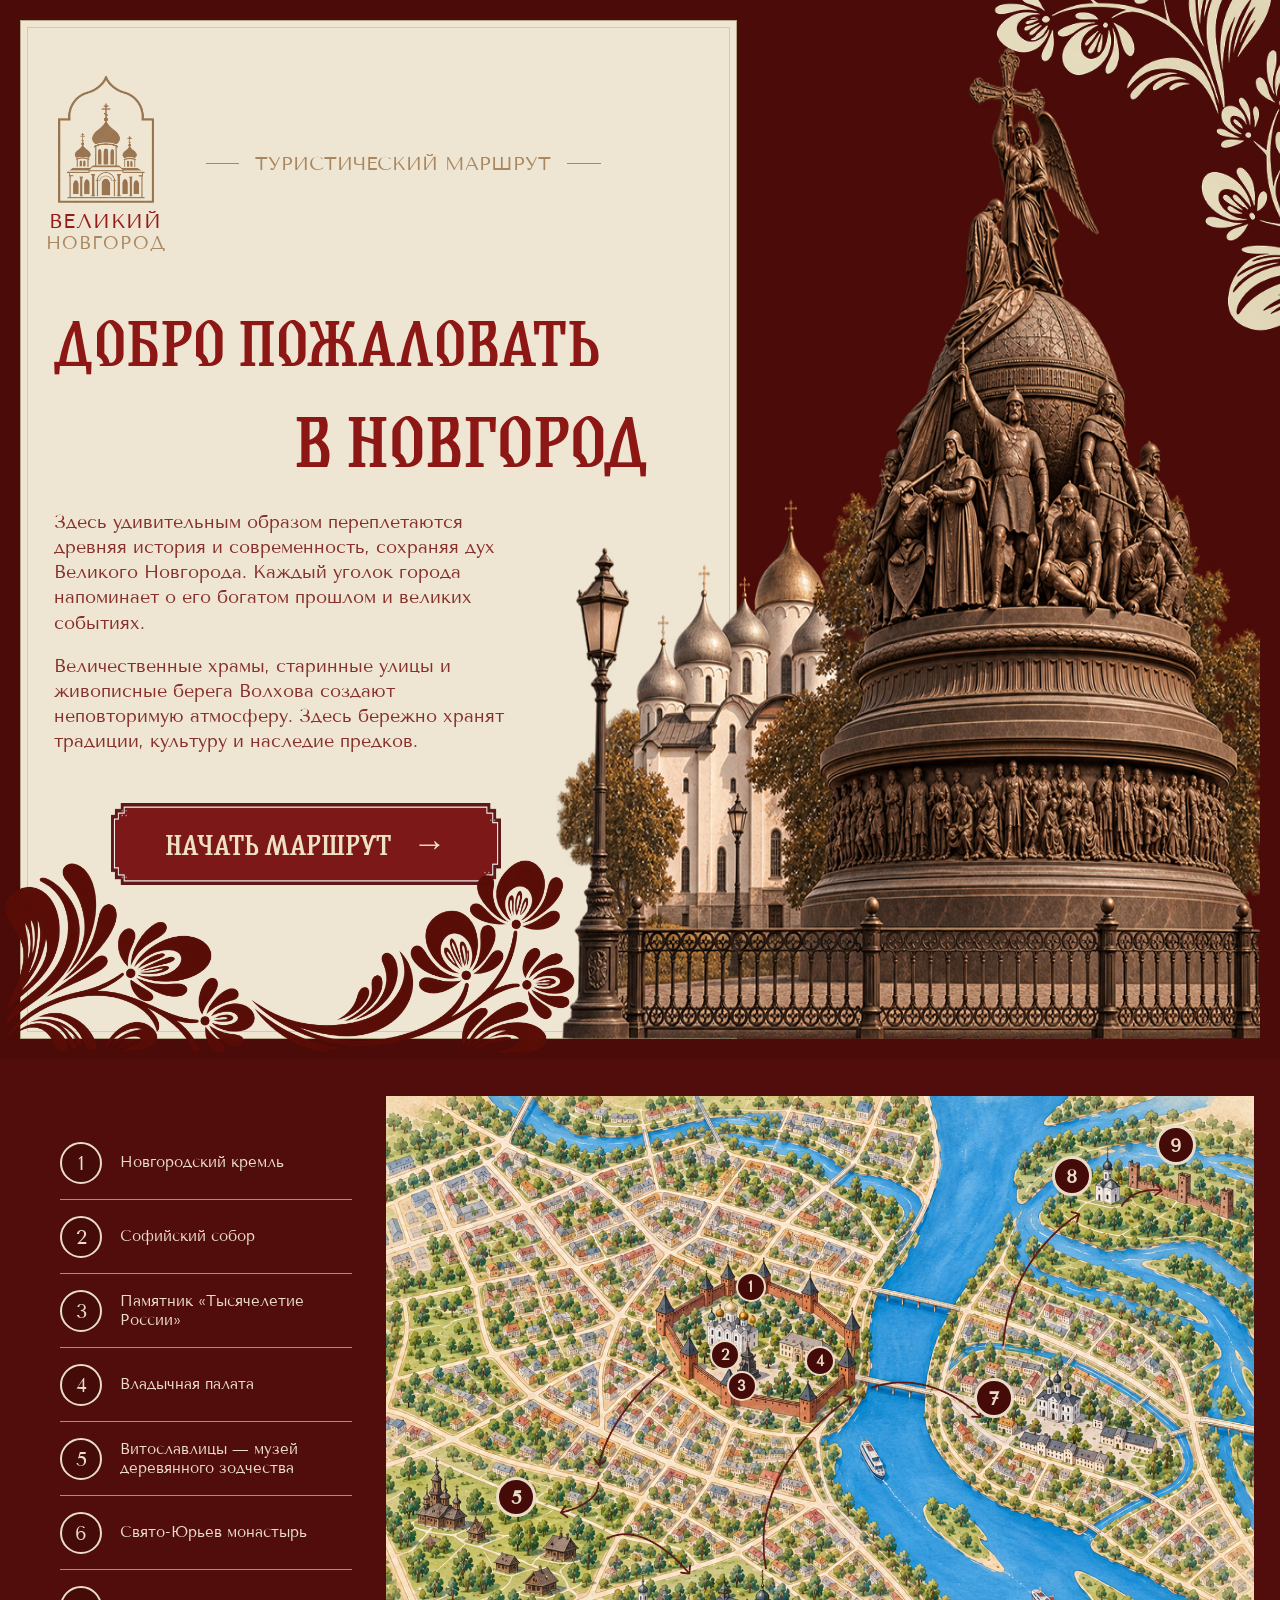
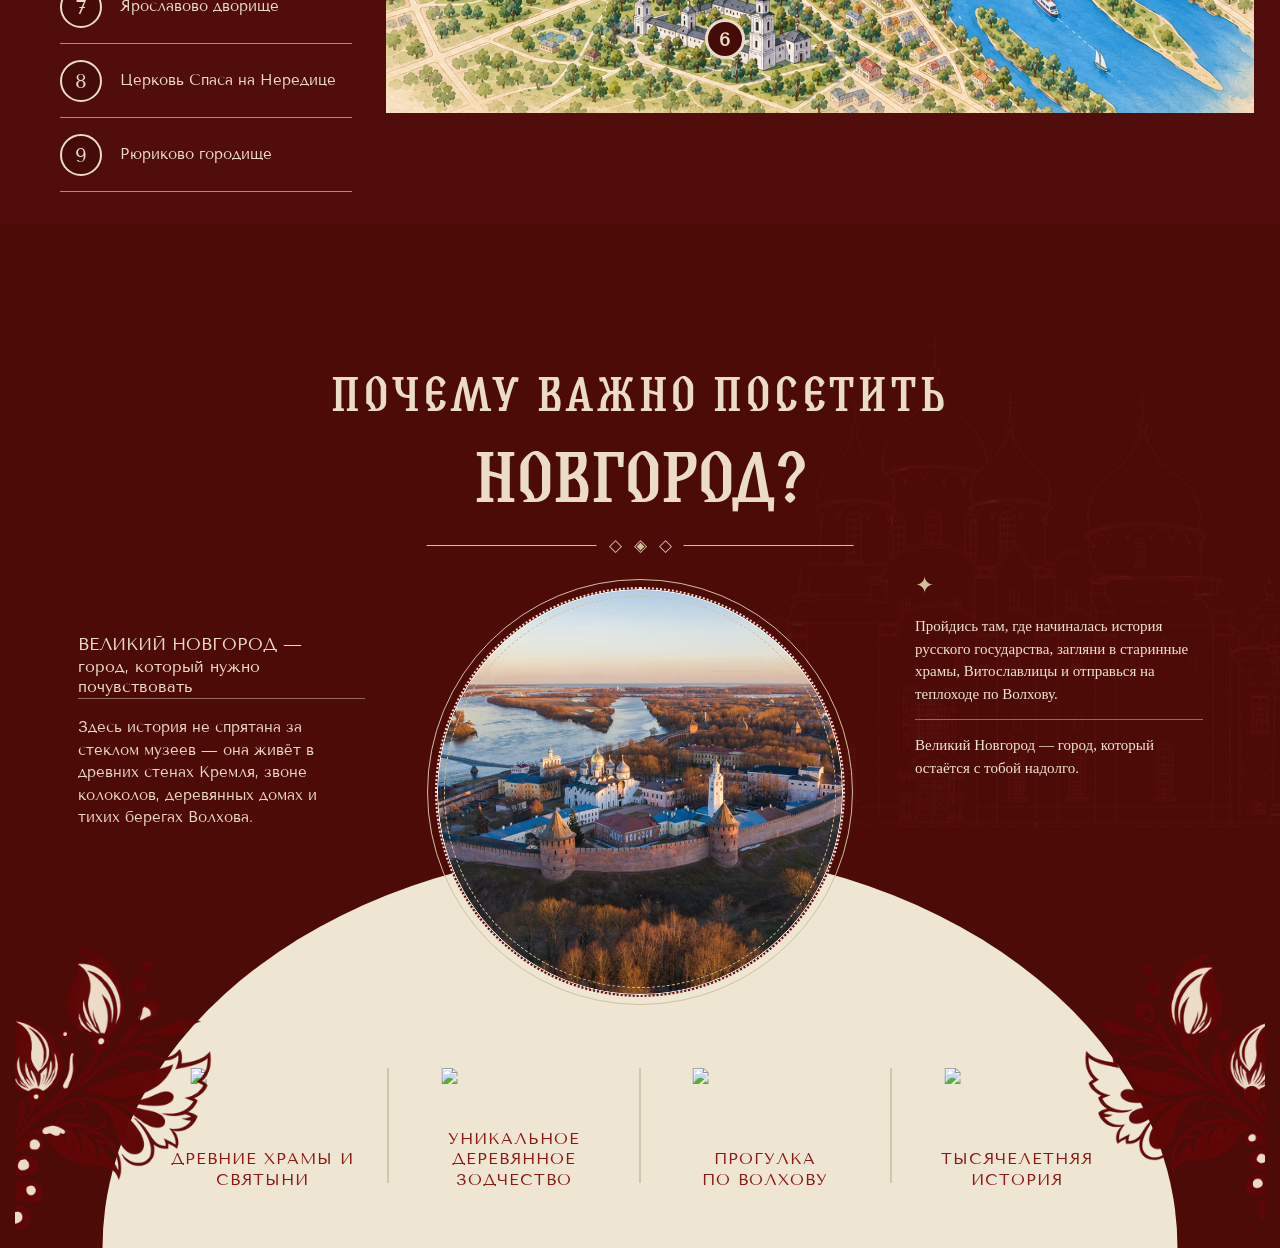
==== index.html @ f03119dc "Первый коммит" ====
<!DOCTYPE html>
<html lang="ru">

<head>
    
<link rel="preconnect" href="https://fonts.googleapis.com">
<link rel="preconnect" href="https://fonts.gstatic.com" crossorigin>
<link href="https://fonts.googleapis.com/css2?family=Tenor+Sans&display=swap" rel="stylesheet">
    <meta charset="UTF-8">
    <meta name="viewport" content="width=device-width, initial-scale=1.0">

    <title>Великий Новгород</title>

    <link rel="stylesheet" href="style.css">
</head>

<body>
    <nav class="top-menu">
  <a href="#top">ГЛАВНАЯ</a>
  <a href="#route">МАРШРУТ</a>
  <a href="#about">НОВГОРОД</a>
</nav>

    <main>
<section id="top" class="hero">

    <img
        src="images/ornament-top.png"
        class="ornament-top"
        alt=""
    >

    <img
        src="images/ornament-bottom.png"
        class="ornament-bottom"
        alt=""
    >

    <div class="hero-content">

       
<div class="hero-brand-row">
    
<div class="hero-logo-group">
    <img src="images/logotipverx.png"
         class="hero-logo"
         alt="">

    <div class="hero-brand-name">
        <span>ВЕЛИКИЙ</span>
        <span>НОВГОРОД</span>
    </div>
</div>


    <div class="hero-subtitle">
        <span class="hero-subtitle-line"></span>
        <span class="hero-subtitle-text">ТУРИСТИЧЕСКИЙ МАРШРУТ</span>
        <span class="hero-subtitle-line"></span>
    </div>
</div>


<!-- ГЛАВНЫЙ ЗАГОЛОВОК -->


        <!-- ГЛАВНЫЙ ЗАГОЛОВОК -->
        <h1>
            ДОБРО ПОЖАЛОВАТЬ
            <span>В НОВГОРОД</span>
        </h1>

        <!-- ОПИСАНИЕ -->
        <p class="description">
            Здесь удивительным образом переплетаются древняя история
            и современность, сохраняя дух Великого Новгорода.
            Каждый уголок города напоминает о его богатом прошлом
            и великих событиях.
        </p>

        <p class="description">
            Величественные храмы, старинные улицы и живописные
            берега Волхова создают неповторимую атмосферу.
            Здесь бережно хранят традиции, культуру и наследие предков.
        </p>

        <!-- КНОПКА -->
       
<a href="#route" class="route-button">
    <span class="route-button-text">НАЧАТЬ МАРШРУТ</span>
    <span class="route-button-arrow">→</span>
</a>


    </div>

    <!-- ПАМЯТНИК -->
    <div class="hero-image">
        <img
            src="images/monument..png"
            alt="Памятник Тысячелетие России"
        >
    </div>
</section>
<section class="route" id="route">
    <div class="route-layout">

        <!-- Левая панель со списком -->
        <aside class="route-legend">
            <div class="route-legend-content">
                <a href="pages/kremlin.html" class="legend-item">
                    <span class="legend-number">1</span>
                    <span class="legend-name">Новгородский кремль</span>
                </a>

                <a href="pages/sofia.html" class="legend-item">
                    <span class="legend-number">2</span>
                    <span class="legend-name">Софийский собор</span>
                </a>

                <a href="pages/tysacheletie.html" class="legend-item">
                    <span class="legend-number">3</span>
                    <span class="legend-name">Памятник «Тысячелетие России»</span>
                </a>

                <a href="pages/granovitaya.html" class="legend-item">
                    <span class="legend-number">4</span>
                    <span class="legend-name">Владычная палата</span>
                </a>

                <a href="pages/vitoslavlitsy.html" class="legend-item">
                    <span class="legend-number">5</span>
                    <span class="legend-name">Витославлицы — музей деревянного зодчества</span>
                </a>

                <a href="pages/monastyr.html" class="legend-item">
                    <span class="legend-number">6</span>
                    <span class="legend-name">Свято-Юрьев монастырь</span>
                </a>

                <a href="pages/yaroslavovo.html" class="legend-item">
                    <span class="legend-number">7</span>
                    <span class="legend-name">Ярославово дворище</span>
                </a>

                <a href="pages/nereditsa.html" class="legend-item">
                    <span class="legend-number">8</span>
                    <span class="legend-name">Церковь Спаса на Нередице</span>
                </a>

                <a href="pages/ryurikovo.html" class="legend-item">
                    <span class="legend-number">9</span>
                    <span class="legend-name">Рюриково городище</span>
                </a> 
<aside>
            </div>
        </aside>

        <!-- Карта справа -->
        <div class="route-map">
            <img
                src="images/map.png"
                alt="Карта туристического маршрута"
                class="route-map-image"
            >

            <a href="pages/kremlin.html" class="map-point point-kremlin">1</a>
            <a href="pages/sofia.html" class="map-point point-sofia">2</a>
            <a href="pages/tysacheletie.html" class="map-point point-tysacheletie">3</a>
            <a href="pages/granovitaya.html" class="map-point point-palata">4</a>
            <a href="pages/vitoslavlitsy.html" class="map-point point-vitoslavlitsy">5</a>
            <a href="pages/monastyr.html" class="map-point point-monastyr">6</a>
            <a href="pages/yaroslavovo.html" class="map-point point-yaroslavovo">7</a>
            <a href="pages/nereditsa.html" class="map-point point-nereditsa">8</a>
            <a href="pages/ryurikovo.html" class="map-point point-ryurikovo">9</a>
        </div>

    </div>
</section>
</div>
      <!-- =========================
     ТРЕТИЙ ЭКРАН
========================== -->

<section id="about" class="about">

    <div class="about-ornament about-ornament-left"></div>
    <div class="about-ornament about-ornament-right"></div>

    <div class="about-frame">
        
<!-- Декоративные узоры по бокам -->
<div class="about-side-pattern about-side-pattern-left">
    <img src="images/yzor3.png" alt="">
</div>

<div class="about-side-pattern about-side-pattern-right">
    <img src="images/yzor4.png" alt="">
</div>


        <div class="about-title">
            <span>ПОЧЕМУ ВАЖНО ПОСЕТИТЬ</span>
            <strong>НОВГОРОД?</strong>

            <div class="title-decoration">
                <i></i>
                <b>◇</b>
                <b>◈</b>
                <b>◇</b>
                <i></i>
            </div>
        </div>

        <div class="about-main">
            
<div class="about-photo">
    <img src="images/3novgorod.png" alt="Великий Новгород">
</div>


            <div class="about-left">
    <div class="about-ornament">
        <img src="images/yzor2.png" alt="">
    </div>
<h2 class="about-heading">
    <span class="heading-first-line">ВЕЛИКИЙ НОВГОРОД —</span>
    <span class="heading-rest">город, который нужно почувствовать</span>
</h2>
    <div class="about-divider"></div>

    <p class="about-text">
        Здесь история не спрятана за стеклом музеев — она живёт
        в древних стенах Кремля, звоне колоколов, деревянных домах
        и тихих берегах Волхова.
    </p>
</div>

   
            <div class="about-text about-right">
                <div class="star">✦</div>

                <p>
                    Пройдись там, где начиналась
                    история русского государства,
                    загляни в старинные храмы,
                    Витославлицы и отправься на
                    теплоходе по Волхову.
                </p>

                <p>
                    Великий Новгород — город,
                    который остаётся с тобой
                    надолго.
                </p>
            </div>

        </div>
<div class="about-features">

    <div class="feature">
        <img src="images/Xram.png" alt="Древние храмы">
        <span>ДРЕВНИЕ ХРАМЫ И<br>СВЯТЫНИ</span>
    </div>

    <div class="feature">
        <img src="images/Izba.png" alt="Деревянное зодчество">
        <span>УНИКАЛЬНОЕ<br>ДЕРЕВЯННОЕ ЗОДЧЕСТВО</span>
    </div>

    <div class="feature">
        <img src="images/Teploxod.png" alt="Прогулка по Волхову">
        <span>ПРОГУЛКА<br>ПО ВОЛХОВУ</span>
    </div>

    <div class="feature">
        <img src="images/Stena.png" alt="Тысячелетняя история">
        <span>ТЫСЯЧЕЛЕТНЯЯ<br>ИСТОРИЯ</span>
    </div>

</div>
    </div>

</section>

<!-- МОБИЛЬНАЯ ВЕРСИЯ -->
<section class="mobile-version">

    <div class="mobile-cover">
        <img src="images/1-mob.png" alt="Добро пожаловать в Новгород">
    </div>
<a href="#route" class="mobile-start-button">
    <span>НАЧАТЬ МАРШРУТ</span>
    <span class="mobile-start-arrow">→</span>
</a>
    <div class="mobile-intro">
        <img src="images/3-mob.png" alt="Великий Новгород">
    </div>
<!-- МОБИЛЬНЫЙ ЭКРАН МАРШРУТА -->
<div class="mobile-map-screen">

    <!-- Карта с кликабельными цифрами -->
    <div class="mobile-map">
        <img src="images/map.png" alt="Карта Великого Новгорода">

        <a href="pages/kremlin.html" class="mobile-map-point point-kremlin">1</a>
        <a href="pages/sofia.html" class="mobile-map-point point-sofia">2</a>
        <a href="pages/tysacheletie.html" class="mobile-map-point point-tysacheletie">3</a>
        <a href="pages/granovitaya.html" class="mobile-map-point point-palata">4</a>
        <a href="pages/vitoslavlitsy.html" class="mobile-map-point point-vitoslavlitsy">5</a>
        <a href="pages/monastyr.html" class="mobile-map-point point-monastyr">6</a>
        <a href="pages/yaroslavovo.html" class="mobile-map-point point-yaroslavovo">7</a>
        <a href="pages/nereditsa.html" class="mobile-map-point point-nereditsa">8</a>
        <a href="pages/ryurikovo.html" class="mobile-map-point point-ryurikovo">9</a>
    </div>

    <!-- Список достопримечательностей -->
    <div class="mobile-map-legend">

        <a href="pages/kremlin.html" class="mobile-map-legend-item">
            <span>1</span> Новгородский кремль
        </a>

        <a href="pages/sofia.html" class="mobile-map-legend-item">
            <span>2</span> Софийский собор
        </a>

        <a href="pages/tysacheletie.html" class="mobile-map-legend-item">
            <span>3</span> Памятник «Тысячелетие России»
        </a>

        <a href="pages/granovitaya.html" class="mobile-map-legend-item">
            <span>4</span> Владычная палата
        </a>

        <a href="pages/vitoslavlitsy.html" class="mobile-map-legend-item">
            <span>5</span> Витославлицы — музей деревянного зодчества
        </a>

        <a href="pages/monastyr.html" class="mobile-map-legend-item">
            <span>6</span> Свято-Юрьев монастырь
        </a>

        <a href="pages/yaroslavovo.html" class="mobile-map-legend-item">
            <span>7</span> Ярославово дворище
        </a>

        <a href="pages/nereditsa.html" class="mobile-map-legend-item">
            <span>8</span> Церковь Спаса на Нередице
        </a>

        <a href="pages/ryurikovo.html" class="mobile-map-legend-item">
            <span>9</span> Рюриково городище
        </a>

    </div>
</div>

</section>
<div class="mobile-route">
    <h2 class="mobile-route-title">ТУРИСТИЧЕСКИЙ МАРШРУТ</h2>

    <div class="mobile-route-list">
</div>
---- style.css ----
@font-face {
    font-family: "Slovic_Demo";
    src: url("fonts/Slovic_Demo-Serif.otf") format("opentype");
    font-weight: 400;
    font-style: normal;
}
* {
    margin: 0;
    padding: 0;
    box-sizing: border-box;
}

html {
    scroll-behavior: smooth;
}

body {
    background: #4d0b08;
    font-family: Georgia, "Times New Roman", serif;
}


/* ПЕРВЫЙ ЭКРАН */
.hero {
    width: 100%;
    min-height: 100vh;

    display: flex;

    position: relative;
    overflow: hidden;

    background: #4d0b08;
}


/* ЛЕВАЯ ЧАСТЬ */

.hero-content {
    width: 56%;

    min-height: 100vh;

    padding: 70px 60px 70px 7%;

    display: flex;
    flex-direction: column;
    justify-content: center;

    position: relative;
    z-index: 2;

    background: #eee5d2;
}


/* ТУРИСТИЧЕСКИЙ МАРШРУТ */

.city-logo {
  display: flex;
  align-items: center;
  gap: 12px;
  color: #8d1715;
  margin-bottom: 35px;
  .hero-subtitle {
    font-family: 'Tenor Sans', sans-serif;
    font-size: 14pt;
}
}

.city-icon {
  width: 42px;
  height: 42px;
  border: 1px solid #a89472;
  display: flex;
  align-items: center;
  justify-content: center;
  font-size: 24px;
  color: #8d1715;
}

.city-logo strong,
.city-logo span {
  display: block;
  font-size: 12px;
  letter-spacing: 2px;
}

.city-logo span {
  color: #a89472;
  margin-top: 3px;
}.label {
    color: #a89472;

    font-size: 14px;
    letter-spacing: 4px;

    margin-bottom: 50px;
}


/* ЗАГОЛОВОК */
h1 {
  color: #8d1715;
  font-size: clamp(38px, 3.5vw, 60px);
  line-height: 1.05;
  font-weight: bold;
  margin-bottom: 40px;
  white-space: nowrap;
}

h1 span {
  display: block;
  text-align: right;
}

h1 span {
    display: block;

    text-align: right;
}


/* ТЕКСТ */

.description {
    max-width: 650px;

    color: #87302c;

    font-size: 17px;

    line-height: 1.5;

    margin-bottom: 22px;
}


/* КНОПКА */

    .button {
  display: inline-flex;
  align-items: center;
  gap: 18px;
  padding: 15px 28px;
  background: transparent;
  color: #8d1715;
  text-decoration: none;
  font-size: 13px;
  letter-spacing: 2px;
  border: 1px solid #8d1715;
  transition: all 0.3s ease;
}

.button:hover {
  background: #8d1715;
  color: #eee5d2;
  transform: translateX(5px);
}
.button {
  align-self: flex-start;
  margin-top: 20px;
}



/* МОБИЛЬНАЯ ВЕРСИЯ */

@media (max-width: 900px) {

    .hero {
        flex-direction: column;
    }

    .hero-content {
        width: 100%;
        padding: 60px 30px;
    }

    .hero-image {
        width: 100%;
        height: 500px;
    }

    h1 {
        font-size: 48px;
    }

    h1 span {
        text-align: left;
    }
}
/* ДЕКОРАТИВНАЯ РАМКА */
.hero-content {
  margin: 20px;
  border: 1px solid #b8a789;
  outline: 1px solid rgba(184, 167, 137, 0.45);
  outline-offset: -8px;
}
.ornament-bottom {
  position: absolute;
  left: 20px;
  bottom: 20px;
  width: 230px;
  z-index: 5;
  pointer-events: none;
}
.ornament-top {
  position: absolute;
  top: 0;
  right: 0;
  width: 260px;
  z-index: 5;
  pointer-events: none;
}
/* =========================================
   ФИНАЛЬНАЯ КОРРЕКТИРОВКА ТРЕТЬЕГО ЭКРАНА
   ========================================= */

.about {
    position: relative;
    height: 100vh;
    min-height: 700px;
    padding: 15px 3%;
    box-sizing: border-box;
    background: #5d0b09;
    overflow: hidden;
}

.about-frame {
    position: relative;
    width: 100%;
    height: 100%;
    box-sizing: border-box;
    border: 1px solid #d1c09d;
    padding: 45px 7% 0;
    overflow: hidden;
}

.about-frame::before {
    content: "";
    position: absolute;
    inset: 14px;
    border: 1px solid rgba(209, 192, 157, 0.7);
    pointer-events: none;
}


/* =========================================
   ЗАГОЛОВОК
   ========================================= */

.about-title {
    position: relative;
    z-index: 20;

    margin: 0 auto;
    text-align: center;

    padding: 0;
}

.about-title span {
    display: block;

    margin-bottom: 12px;

    color: #d1c09d;

    font-size: 16px;
    letter-spacing: 5px;
}

.about-title strong {
    display: block;

    color: #eee5d2;

    font-size: clamp(55px, 5vw, 82px);

    line-height: 0.95;
}


/* декоративная линия */

.title-decoration {
    display: flex;
    align-items: center;
    justify-content: center;

    gap: 14px;

    width: 550px;
    max-width: 80%;

    margin: 18px auto 0;
}

.title-decoration i {
    display: block;

    width: 210px;
    height: 1px;

    background: #d1c09d;
}

.title-decoration b {
    color: #d1c09d;

    font-size: 19px;
    font-weight: normal;
}


/* =========================================
   ЦЕНТРАЛЬНАЯ ЧАСТЬ
   ========================================= */

.about-main {
    position: relative;
    z-index: 10;

    display: grid;

    grid-template-columns: 1fr 420px 1fr;

    align-items: center;

    gap: 45px;

    max-width: 1250px;

    height: 430px;

    margin: 20px auto 0;
}


/* =========================================
   ТЕКСТ СЛЕВА И СПРАВА
   ========================================= */

.about-text {
    position: relative;

    color: #eee5d2;

    font-family: Georgia, "Times New Roman", serif;

    font-size: 18px;

    line-height: 1.55;
}

.about-text p {
    margin: 0 0 25px;
}

.about-left {
    padding-top: 20px;
}

.about-right {
    padding-top: 0;
}

.star {
    color: #d1c09d;

    font-size: 25px;

    margin-bottom: 20px;
}


/* =========================================
   ФОТО
   ========================================= */

.about-photo {
    position: relative;
    z-index: 30;

    width: 500px;
    height: 500px;

    margin: 0 auto;
    border-radius: 50%;

    border: 3px solid #eee5d2;

    outline: 1px solid #d1c09d;
    outline-offset: 8px;

    overflow: visible;
    background: #5d0b09;
}

/* Внутренняя круглая рамка */
.about-photo::before {
    content: "";

    position: absolute;
    inset: 7px;

    border: 1px dashed #d1c09d;
    border-radius: 50%;

    z-index: 5;
    pointer-events: none;
}

/* Фотография */
.about-photo img {
    display: block;

    width: 100%;
    height: 100%;

    object-fit: cover;
    border-radius: 50%;
}

/* =========================================
   БЕЖЕВАЯ ПАНЕЛЬ
   ========================================= */

.features {
    position: absolute;
    left: 50%;
    bottom: 0;
    transform: translateX(-50%);

    width: 78%;
    height: 300px;

    background: #eee5d2;

    border-radius: 50% 50% 0 0 / 100% 100% 0 0;

    display: flex;
    align-items: flex-end;
    justify-content: center;

    z-index: 5;
}


/* =========================================
   ЧЕТЫРЕ ПУНКТА
   ========================================= */

.feature {
    height: 115px;

    display: flex;

    flex-direction: column;

    align-items: center;
    justify-content: center;

    text-align: center;

    padding: 0 15px;

    box-sizing: border-box;

    border-right: 1px solid #b8a789;
}

.feature:last-child {
    border-right: none;
}

.feature-icon {
    color: #8d1715 !important;

    font-size: 28px;

    line-height: 1;

    margin-bottom: 14px;
}

.feature span {
    display: block;

    color: #8d1715 !important;

    font-family: Georgia, "Times New Roman", serif;

    font-size: 13px;

    line-height: 1.35;

    letter-spacing: 1px;
}


/* =========================================
   МОБИЛЬНАЯ ВЕРСИЯ
   ========================================= */

@media (max-width: 900px) {

    .about {
        height: auto;
        min-height: 100vh;
    }

    .about-frame {
        height: auto;
        min-height: calc(100vh - 30px);
    }

    .about-title strong {
        font-size: 48px;
    }

    .about-main {
        height: auto;

        display: flex;
        flex-direction: column;

        gap: 25px;

        padding-bottom: 230px;
    }

    
.about-photo {
    position: relative;

    z-index: 30;

    width: 410px;
    height: 410px;

    margin: 0 auto;

    border-radius: 50%;

    border: 3px solid #eee5d2;

    outline: 1px solid #d1c09d;
    outline-offset: 6px;

    overflow: hidden;

    background: #5d0b09;

    box-sizing: border-box;
}

    .about-left,
    .about-right {
        padding: 0;
    }

    .about-features {
    position: absolute;
    left: 50%;
    bottom: 0;
    transform: translateX(-50%);

    width: 90%;
    height: 260px;

    box-sizing: border-box;
    background: #eee5d2;

    border-radius: 50% 50% 0 0 / 100% 100% 0 0;

    display: grid;
    grid-template-columns: repeat(4, 1fr);
    align-items: end;

    z-index: 5;
    padding: 0 35px 20px;
}

    .feature {
        border-right: none;
        border-bottom: 1px solid #b8a789;
    }

    .feature:nth-child(3),
    .feature:nth-child(4) {
        border-bottom: none;
    }
}
/* =========================================================
   ФИНАЛЬНЫЙ ВАРИАНТ ТРЕТЬЕГО ЭКРАНА
   ПО МАКЕТУ
   ========================================================= */


/* ---------- ОСНОВНОЙ ЭКРАН ---------- */

.about {
    position: relative;
    width: 100%;
    height: 100vh;
    min-height: 700px;

    padding: 18px 4%;

    background: #5d0b09;
    color: #eee5d2;

    overflow: hidden;
    box-sizing: border-box;
}


/* ---------- ВНЕШНЯЯ РАМКА ---------- */

.about-frame {
    position: relative;

    width: 100%;
    height: 100%;

    border: 1px solid #d1c09d;

    box-sizing: border-box;

    padding: 45px 7% 0;

    overflow: hidden;
}


/* внутренняя рамка */

.about-frame::before {
    content: "";

    position: absolute;

    inset: 14px;

    border: 1px solid rgba(209, 192, 157, 0.7);

    pointer-events: none;

    z-index: 1;
}


/* =========================================================
   ЗАГОЛОВОК
   ========================================================= */

.about-title {
    position: relative;

    z-index: 20;

    width: 100%;

    text-align: center;

    margin: 0 auto;
}


.about-title span {
    display: block;

    margin-bottom: 10px;

    color: #d1c09d;

    font-size: 15px;

    letter-spacing: 4px;
}


.about-title strong {
    display: block;

    color: #eee5d2;

    font-size: clamp(42px, 4.5vw, 70px);

    line-height: 0.95;

    font-weight: bold;
}


/* =========================================================
   ДЕКОРАТИВНАЯ ЛИНИЯ
   ========================================================= */

.title-decoration {
    display: flex;

    align-items: center;
    justify-content: center;

    gap: 12px;

    width: 520px;
    max-width: 80%;

    margin: 17px auto 0;
}


.title-decoration i {
    display: block;

    width: 170px;

    height: 1px;

    background: #d1c09d;
}


.title-decoration b {
    color: #d1c09d;

    font-size: 18px;

    font-weight: normal;
}


/* =========================================================
   ЦЕНТРАЛЬНАЯ ЧАСТЬ
   ========================================================= */

.about-main {
    position: relative;

    z-index: 10;

    display: grid;

    grid-template-columns: 1fr 420px 1fr;

    align-items: center;

    gap: 45px;

    width: 100%;
    max-width: 1200px;

    height: 430px;

    margin: 20px auto 0;
}


/* =========================================================
   ТЕКСТ
   ========================================================= */

.about-text {
    position: relative;

    color: #eee5d2;

    font-family: Georgia, "Times New Roman", serif;

    font-size: 16px;

    line-height: 1.45;

    max-width: 250px;

    z-index: 15;
}


.about-left {
    justify-self: end;

    padding-top: 20px;
}


.about-right {
    justify-self: start;

    padding-top: 0;
}


.about-text p {
    margin: 0 0 22px;
}


/* декоративная звёздочка */

.star {
    color: #d1c09d;

    font-size: 25px;

    margin-bottom: 15px;
}
/* =========================================================
   ТРЕТИЙ ЭКРАН — ПОЧЕМУ ВАЖНО ПОСЕТИТЬ НОВГОРОД
   ЕДИНСТВЕННАЯ ВЕРСИЯ
   ========================================================= */

.about {
    position: relative;
    width: 100%;
    min-height: 100vh;

    padding: 20px 3.5%;

    box-sizing: border-box;

    background: #5d0b09;
    color: #eee5d2;

    overflow: hidden;
}


/* =========================================================
   ВНЕШНЯЯ РАМКА
   ========================================================= */

.about-frame {
    position: relative;

    width: 100%;
    min-height: calc(100vh - 40px);

    box-sizing: border-box;

    border: 1px solid #d1c09d;

    padding: 45px 6% 0;

    overflow: hidden;
}

.about-frame::before {
    content: "";

    position: absolute;

    inset: 15px;

    border: 1px solid rgba(209, 192, 157, 0.65);

    pointer-events: none;

    z-index: 1;
}


/* =========================================================
   ЗАГОЛОВОК
   ========================================================= */

.about-title {
    position: relative;

    z-index: 20;

    text-align: center;

    margin: 0 auto;
}

.about-title span {
    display: block;

    color: #d1c09d;

    font-size: 14px;

    letter-spacing: 4px;

    line-height: 1.2;

    margin-bottom: 12px;
}

.about-title strong {
    display: block;

    color: #eee5d2;

    font-size: clamp(48px, 4.5vw, 72px);

    line-height: 0.95;

    font-weight: bold;
}


/* =========================================================
   ДЕКОРАТИВНАЯ ЛИНИЯ
   ========================================================= */

.title-decoration {
    display: flex;

    align-items: center;
    justify-content: center;

    gap: 12px;

    width: 520px;
    max-width: 70%;

    margin: 22px auto 0;
}

.title-decoration i {
    display: block;

    width: 170px;
    height: 1px;

    background: #d1c09d;
}

.title-decoration b {
    color: #d1c09d;

    font-size: 17px;

    font-weight: normal;

    line-height: 1;
}


/* =========================================================
   ЦЕНТРАЛЬНАЯ ЧАСТЬ
   ========================================================= */

.about-main {
    position: relative;

    z-index: 10;

    display: grid;

    grid-template-columns: minmax(220px, 1fr) 410px minmax(220px, 1fr);

    align-items: center;

    gap: 45px;

    width: 100%;
    max-width: 1250px;

    height: 455px;

    margin: 15px auto 0;
}


/* =========================================================
   ТЕКСТ СЛЕВА И СПРАВА
   ========================================================= */

.about-text {
    position: relative;

    z-index: 40;

    color: #eee5d2;

    font-family: Georgia, "Times New Roman", serif;

    font-size: 15px;

    line-height: 1.5;

    max-width: 275px;
}

.about-text p {
    margin: 0 0 22px;
}

.about-left {
    justify-self: end;

    text-align: left;

    padding-top: 20px;
}

.about-right {
    justify-self: start;

    text-align: left;

    padding-top: 0;
}


/* =========================================================
   ЗВЁЗДОЧКИ
   ========================================================= */

.star {
    color: #d1c09d;

    font-size: 23px;

    line-height: 1;

    margin-bottom: 18px;
}


/* =========================================================
   КРУГЛАЯ ФОТОГРАФИЯ
   ========================================================= */

.about-photo {
    position: relative;

    z-index: 30;

    width: 390px;
    height: 390px;

    margin: 0 auto;

    border-radius: 50%;

    box-sizing: border-box;

    border: 3px solid #eee5d2;

    outline: 1px solid #d1c09d;

    outline-offset: 7px;

    overflow: hidden;

    background: #5d0b09;
}

.about-photo::before {
    content: "";

    position: absolute;

    inset: 7px;

    border: 1px solid #d1c09d;

    border-radius: 50%;

    z-index: 5;

    pointer-events: none;
}

.about-photo img {
    display: block;

    width: 100%;
    height: 100%;

    object-fit: cover;
}


/* =========================================================
   БЕЖЕВЫЙ ПОЛУКРУГ
   ========================================================= */

.about-features {
    position: absolute;

    left: 50%;
    bottom: 0;

    transform: translateX(-50%);

    width: 78%;
    height: 165px;
    box-sizing: border-box;

    background: #eee5d2;

    border-radius: 50% 50% 0 0 / 100% 100% 0 0;

    display: grid;

    grid-template-columns: repeat(4, 1fr);

    align-items: end;

    z-index: 5;

    padding: 0 35px 20px;
}


/* никаких треугольников */

.about-features::before,
.about-features::after {
    display: none !important;
}


/* =========================================================
   ЧЕТЫРЕ ПУНКТА
   ========================================================= */

.about-features .feature-icon {
    position: relative;
    z-index: 50;

    width: 45px;
    height: 45px;

    display: flex;

    align-items: center;
    justify-content: center;

    color: #8d1715 ;

    font-size: 28px;

    line-height: 1;

    margin-bottom: 10px;
}
.about-features .feature:last-child {
    border-right: none;
}

/* =========================================================
   ИКОНКИ
   ========================================================= */

.about-features .feature-icon {
    width: 45px;
    height: 45px;

    display: flex;

    align-items: center;
    justify-content: center;

    color: #8d1715 !important;

    font-size: 28px;

    line-height: 1;

    margin-bottom: 10px;
}

.about-features .feature span {
    display: block;

    color: #8d1715 !important;

    font-family: Georgia, "Times New Roman", serif;

    font-size: 11px;

    line-height: 1.4;

    letter-spacing: 1px;

    text-align: center;
}


/* =========================================================
   ОРНАМЕНТЫ
   ========================================================= */

.about-ornament {
    position: absolute;

    width: 270px;
    height: 270px;

    bottom: -10px;

    z-index: 15;

    pointer-events: none;

    background-image: url("images/ornament-bottom.png");

    background-size: contain;

    background-repeat: no-repeat;
}

.about-ornament-left {
    left: -20px;

    background-position: left bottom;
}

.about-ornament-right {
    right: -20px;

    background-position: right bottom;

    transform: scaleX(-1);
}


/* =========================================================
   ДЕКОРАТИВНЫЙ КРУГ СПРАВА
   ========================================================= */

.about::after {
    content: "";

    position: absolute;

    width: 340px;
    height: 340px;

    right: 5%;
    top: 42%;

    border: 2px solid rgba(209, 192, 157, 0.07);

    border-radius: 50%;

    pointer-events: none;

    z-index: 2;
}


/* =========================================================
   АДАПТАЦИЯ
   ========================================================= */

@media (max-width: 1100px) {

    .about-main {
        grid-template-columns: minmax(180px, 1fr) 350px minmax(180px, 1fr);

        gap: 25px;
    }

    .about-photo {
        width: 350px;
        height: 350px;
    }

    .about-text {
        font-size: 14px;

        max-width: 230px;
    }

    .about-features {
        width: 82%;
    }
}


/* =========================================================
   ПЛАНШЕТ
   ========================================================= */

@media (max-width: 800px) {

    .about {
        min-height: auto;

        padding: 15px;
    }

    .about-frame {
        min-height: auto;

        padding: 40px 25px 40px;
    }

    .about-title span {
        font-size: 12px;

        letter-spacing: 3px;
    }

    .about-title strong {
        font-size: 44px;
    }

    .title-decoration {
        max-width: 90%;
    }

    .title-decoration i {
        width: 100px;
    }

    .about-main {
        display: flex;

        flex-direction: column;

        height: auto;

        gap: 25px;

        margin-top: 35px;
    }

    .about-photo {
        order: -1;

        width: 300px;
        height: 300px;
    }

    .about-left,
    .about-right {
        width: 100%;
        max-width: 500px;

        padding: 0;

        text-align: center;
    }

    .about-features {
        position: relative;

        left: auto;
        bottom: auto;

        transform: none;

        width: 100%;

        height: auto;

        min-height: 210px;

        margin-top: 20px;

        padding: 20px 10px;

        grid-template-columns: 1fr 1fr;

        border-radius: 120px 120px 0 0 / 80px 80px 0 0;
    }

    .about-features .feature {
        height: 90px;

        border-right: none;

        border-bottom: 1px solid #c6b99f;
    }

    .about-features .feature:nth-child(3),
    .about-features .feature:nth-child(4) {
        border-bottom: none;
    }

    .about-ornament {
        width: 160px;
        height: 160px;
    }
}


/* =========================================================
   ТЕЛЕФОН
   ========================================================= */

@media (max-width: 500px) {

    .about {
        padding: 10px;
    }

    .about-frame {
        padding: 30px 15px 25px;
    }

    .about-title span {
        font-size: 10px;

        letter-spacing: 2px;
    }

    .about-title strong {
        font-size: 34px;
    }

    .title-decoration {
        max-width: 100%;

        gap: 7px;
    }

    .title-decoration i {
        width: 55px;
    }

    .title-decoration b {
        font-size: 14px;
    }

    .about-photo {
        width: 240px;
        height: 240px;
    }

    .about-text {
        font-size: 14px;
    }

    .about-features {
        grid-template-columns: 1fr;

        border-radius: 80px 80px 0 0 / 50px 50px 0 0;
    }

    .about-features .feature {
        border-right: none;

        border-bottom: 1px solid #c6b99f;
    }

    .about-features .feature:last-child {
        border-bottom: none;
    }

    .about-ornament {
        width: 110px;
        height: 110px;
    }
}
.about-photo {
    width: 390px;
    height: 390px;
}
    /* =========================================
ОБНОВЛЕНИЕ ПЕРВОГО ЭКРАНА
========================================= */
.hero-image {
position: absolute;
right: 0;
bottom: 0;
width: 45%;
height: 100%;
display: flex;
align-items: flex-end;
justify-content: center;
overflow: visible;
}
.hero-image img {
display: block;
width: 85%;
height: 85%;
object-fit: contain;
object-position: center bottom;
transform: none;
}
/* 2. Увеличиваем верхний орнамент */
.ornament-top {
position: absolute;
top: -25px;
right: -20px;
width: 390px;
max-width: 48%;
z-index: 5;
pointer-events: none;
}

/* 3. Опускаем и увеличиваем нижний орнамент */
.ornament-bottom {
position: absolute;
left: 0;
bottom: -45px;
width: 310px;
max-width: 40%;
z-index: 5;
pointer-events: none;
}

/* 4. Делаем красивую декоративную кнопку */
.hero .button {
    position: relative;
    display: inline-flex;
    align-items: center;
    justify-content: center;
    gap: 20px;

    padding: 17px 32px;

    background: #8d1715;
    color: #eee5d2;

    border: 2px solid #eee5d2;
    outline: 1px solid #8d1715;
    outline-offset: 3px;

    font-family: Georgia, "Times New Roman", serif;
    font-size: 16px;
    font-weight: bold;
    letter-spacing: 1px;

    text-decoration: none;
    text-align: center;

    box-shadow: 0 0 0 5px #8d1715;
}

/* Внутренняя декоративная рамка */
.hero .button::before {
content: "";
position: absolute;
inset: 4px;
border: 1px solid #d1c09d;
pointer-events: none;
}

/* Эффект при наведении */
.hero .button:hover {
background: #eee5d2;
color: #8d1715;
transform: translateY(-3px);
}

/* Стрелка в кнопке */
.hero .button {
min-width: 260px;
}

/* 5. Корректировка для небольших экранов */
@media (max-width: 900px) {
.hero-image img {
transform: translateY(25px);
}

.ornament-top {
    width: 250px;
    max-width: 45%;
}

.ornament-bottom {
    width: 220px;
    max-width: 45%;
    bottom: -25px;
}

.hero .button {
    min-width: 0;
    padding: 15px 25px;
    font-size: 13px;
}
}

/* =========================================
   ВЫРАВНИВАНИЕ ПАМЯТНИКА С РАМКОЙ
   ========================================= */

.hero {
    position: relative;
    min-height: 100vh;
    align-items: stretch;
}

/* Бежевый прямоугольник слева */
.hero-content {
    height: calc(100vh - 40px);
    min-height: 0;
    margin: 20px;
    box-sizing: border-box;
}

/* Область памятника справа */
.hero-image {
    position: absolute;
    top: 20px;
    right: 0;
    bottom: 20px;

    width: 45%;
    height: auto;

    display: flex;
    align-items: center;
    justify-content: center;

    overflow: hidden;
}

/* Сам памятник */
.hero-image img {
    display: block;

    width: 100%;
    height: 100%;

    object-fit: contain;
    object-position: center center;

    transform: none;
}

/* Орнамент не перекрывает памятник и меню */
.ornament-top {
    z-index: 0;
    pointer-events: none;
}

/* Памятник располагается поверх орнамента */
.hero-image {
    z-index: 1;
}

/* Меню всегда находится на переднем плане */
.top-menu {
    z-index: 1000;
}

/* =========================================
   ФИНАЛЬНАЯ НАСТРОЙКА ПЕРВОГО ЭКРАНА
   ========================================= */

/* 1. Памятник немного заходит на бежевый блок */
.hero-image {
    right: 0;
    width: 48%;
    z-index: 1;
    overflow: visible;
}

.hero-image img {
    width: 100%;
    height: 100%;
    object-fit: contain;
    object-position: center bottom;

    /* Слегка сдвигаем памятник влево */
    transform: translateX(-35px);
}

/* 2. Нижний орнамент поднимаем выше */
.ornament-bottom {
    bottom: 20px;
    left: 0;
    width: 310px;
    max-width: 40%;
    z-index: 5;
    pointer-events: none;
}

/* 3. Кнопка — компактнее, но сохраняем стиль */
.hero .button {
    position: relative;
    z-index: 6;

    align-self: flex-start;
    margin-top: 22px;

    min-width: 250px;
    padding: 14px 28px;

    font-size: 15px;
    letter-spacing: 1px;
}

/* 4. На небольших экранах убираем лишний сдвиг */
@media (max-width: 900px) {
    .hero-image {
        width: 100%;
    }

    .hero-image img {
        transform: translateY(25px);
    }

    .ornament-bottom {
        bottom: 15px;
        max-width: 45%;
    }
}

/* ===== ФИНАЛЬНАЯ КОРРЕКТИРОВКА HERO ===== */

/* Нижний орнамент: поднимаем и уводим от кнопки */
.ornament-bottom {
    left: 0;
    bottom: 0;
    width: 310px;
    max-width: 40%;
    z-index: 5;
    pointer-events: none;
}

/* Кнопка располагается поверх нижнего орнамента */
.hero .button {
    position: relative;
    z-index: 10;
    margin-bottom: 45px;
}

/* Памятник слегка заходит на бежевую панель */

/* Памятник ещё ближе к прямоугольнику */

/* =========================================
   ПАМЯТНИК: РАЗМЕР И ВЫРАВНИВАНИЕ
   ========================================= */
.hero {
    position: relative;
    overflow: hidden;
}

/* Контейнер памятника */



/* Памятник не касается верхнего орнамента */

/* Памятник — до самого края экрана */
.hero-image {
    position: absolute;
    top: 70px;
    right: 0;
    bottom: 20px;
    width: 48%;

    display: flex;
    align-items: stretch;
    justify-content: center;

    overflow: hidden;
    z-index: 2;
    pointer-events: none;
}

.hero-image img {
    display: block;
    width: 100%;
    height: 100%;

    object-fit: fill;
    object-position: center center;

    transform: none;
}

/* Меню всегда выше декоративных изображений */
.top-menu {
    z-index: 1000;
}

/* На небольших экранах */
@media (max-width: 900px) {
    .hero .button {
        margin-bottom: 35px;
    }

    .hero-image img {
        transform: translateY(25px);
    }
}

/* Текст на первом экране — как в макете */
.hero .description {
    font-family: "Tenor Sans", sans-serif;
    font-size: 20px;
    font-weight: 400;
    line-height: 1.3;
    letter-spacing: 0;
    color: #87302c;

    max-width: 650px;
    margin-bottom: 22px;
}

.hero .description {
    font-family: "Tenor Sans", sans-serif;
    font-size: 20px;
    font-weight: 400;
    line-height: 1.3;
    letter-spacing: 0;

    width: 100%;
    max-width: 470px;

    margin-bottom: 22px;
}

/* =========================================
   ЕДИНЫЙ РАЗМЕР ТРЁХ ЭКРАНОВ — 1440 × 1059
   ========================================= */

/* Первый экран — главная */
.hero {
    width: 100%;
    max-width: 1440px;
    min-height: 1059px;
    height: 1059px;
    margin: 0 auto;
}

.hero-content {
    min-height: 0;
    height: calc(1059px - 40px);
}

.hero-image {
    top: 25px;
    bottom: 20px;
}

/* Второй экран — маршрут */
.route {
    width: 100%;
    max-width: 1440px;
    min-height: 1059px;
    margin: 0 auto;
    box-sizing: border-box;
}

.route-design {
    width: 100%;
    max-width: 1440px;
}

/* Третий экран — о Новгороде */
.about {
    width: 100%;
    max-width: 1440px;
    min-height: 1059px;
    height: 1059px;
    margin: 0 auto;
    box-sizing: border-box;
}

.about-frame {
    height: 100%;
    min-height: 0;
    box-sizing: border-box;
}

/* Адаптация для экранов меньше макета */
@media (max-width: 900px) {
    .hero,
    .route,
    .about {
        width: 100%;
        height: auto;
        min-height: 100vh;
    }

    .hero-content {
        height: auto;
        min-height: 0;
    }

    .about-frame {
        height: auto;
        min-height: 0;
    }
}



/* Первый экран */
.hero {
    position: relative;
    overflow: hidden;
}

/* Памятник */

/* Памятник выравниваем по прямоугольнику */
.hero-image {
    position: absolute;
    top: 45px;
    right: -10;
    bottom: 10;

    /* Расширяем область влево на бежевый блок */
    width: 55%;

    display: flex;
    align-items: stretch;
    justify-content: flex-end;

    overflow: visible;
    z-index: 2;
    pointer-events: none;
}

/* Картинка доходит до правого края без обрезки */
.hero-image img {
    display: block;

    width: 100%;
    height: 100%;

    object-fit: fill;
    object-position: center bottom;

    transform: translateX(-20px);
}


/* Фон занимает всю область справа */
.hero {
    position: relative;
    overflow: hidden;
    background-color: #4b0b08;
}

/* Орнамент остаётся у правого края */
.ornament-top {
    position: absolute;
    top: -25px;
    right: -20px;
    left: auto;

    width: 390px;
    max-width: none;

    z-index: 5;
    pointer-events: none;
}

/* Нижний орнамент — как на макете */

/* Нижний орнамент — крупнее и выше */
.ornament-bottom {
    position: absolute;
    left: 3;
    bottom: 20;

    width: 540px;
    height: auto;
    max-width: none;

    z-index: 3;
    pointer-events: none;
}

/* Бежевый прямоугольник */
.hero-content {
    position: relative;
    box-sizing: border-box;
    overflow: visible;
    z-index: 1;
}

/* Первый экран */
.hero {
    position: relative;
    overflow: hidden;
}

/* Заголовок главного экрана */
.hero h1 {
    font-family: "Slovic_Demo", serif;
    font-size: 64px;
    font-weight: 400;
    line-height: 1.15;
}

/* Вторая строка — В НОВГОРОД */
.hero h1 span {
    display: block;
    font-family: "Slovic_Demo", serif;
    font-size: 72px;
    font-weight: 400;
    line-height: 1.15;
}
/* Заголовок туристического маршрута */
.route-title {
    position: absolute;
    top: 75px;
    left: 50%;
    transform: translateX(-50%);
    display: flex;
    align-items: center;
    justify-content: center;
    gap: 16px;
    width: max-content;
    margin: 0;
    text-align: center;
    z-index: 2;
}

.route-title::before,
.route-title::after {
    content: "";
    display: block;
    width: 120px;
    height: 1px;
    background: #b49a76;
}
.route-logo {
    position: absolute;
    top: 28px;
    left: 34px;
    width: 68px;
    height: auto;
    display: block;
    z-index: 3;
}

/* Логотип на первом экране */
.hero-logo {
    display: block;
    width: 140px;
    height: auto;

    margin-top: -85px;
    margin-left: -25px;
    margin-bottom: 35px;

    position: relative;
    z-index: 6;
}

/* Сохраняем бежевую панель */
.hero-content {
    width: 56%;
    height: calc(1059px - 40px);
    min-height: 0;
    margin: 20px;
    padding: 55px 60px 55px 7%;

    display: flex;
    flex-direction: column;
    justify-content: center;
    align-items: flex-start;

    position: relative;
    z-index: 2;

    background: #eee5d2;
    border: 1px solid #b8a789;
    outline: 1px solid rgba(184, 167, 137, 0.45);
    outline-offset: -8px;
    box-sizing: border-box;
}

/* Заголовок не должен выходить за панель */
.hero h1 {
    position: relative;
    z-index: 6;
    white-space: normal;
    max-width: 100%;
    margin-bottom: 30px;
}

/* Описание располагается внутри бежевого блока */
.hero .description {
    position: relative;
    z-index: 6;
    max-width: 470px;
    font-size: 18px;
    line-height: 1.4;
    margin-bottom: 18px;
}

/* Подзаголовок */


.hero-subtitle {
    top: 50px;
    left: 18%;
    width: 65%;

    display: flex;
    align-items: center;
    justify-content: center;
    gap: 16px;

    font-family: 'Tenor Sans', sans-serif;
    font-size: 14pt;
    font-weight: 400;
    color: #a98760 !important;
    white-space: nowrap;
    z-index: 20;
}

.hero-subtitle-line {
    flex: 1;
    max-width: 120px;
    min-width: 20px;
    height: 1px;
    background-color: #a98760 !important;
}

.hero-subtitle-text {
    flex-shrink: 0;
    text-align: center;
    color: #a98760 !important;
}

.hero-brand-row {
    position: relative;
    display: flex;
    align-items: center;
    gap: 30px;
    width: 100%;
}

.hero-brand-row .hero-logo {
    position: relative;
    flex: 0 0 140px;
    width: 140px;
    margin: 0;
    height: auto;
}
.hero-brand-row {
    transform: translate(-75px, -100px);
}

.hero-brand-row .hero-subtitle {
    position: relative;
    top: auto;
    left: auto;
    width: auto;
    flex: 1;
    min-width: 0;
    margin: 0;

    display: flex;
    align-items: center;
    justify-content: center;
    gap: 16px;
}
.hero-brand-name {
    display: flex;
    flex-direction: column;
    align-items: center;
    margin-top: 5px;
    line-height: 1.15;
    font-family: 'Tenor Sans', sans-serif;
    font-weight: 400;
    letter-spacing: 1px;
}

.hero-brand-name span:first-child {
    font-size: 20px;
    color: #941b17;
}

.hero-brand-name span:last-child {
    font-size: 18px;
    color: #a98760;
}
.hero h1,
.hero .description {
    margin-left: -57px;
}
.hero h1 {
    transform: translateY(-50px);
}
.hero h1 span {
    display: inline-block;
    transform: translate(240px, 20px);
}
.hero .description {
    transform: translateY(-30px);
}
.hero .description {
    font-family: 'Tenor Sans', sans-serif;
}

.route-button {
    position: relative;
    display: flex;
    align-items: center;
    justify-content: center;
    gap: 24px;

    width: 480px;
    min-height: 82px;
    padding: 16px 28px;
    box-sizing: border-box;

    background: #851b19;
    border: 3px solid #5d100e;
    outline: 1px solid #e8d9b9;
    outline-offset: -8px;

    color: #eee2c5;
    text-decoration: none;
    font-family: 'Slovic_Demo', serif;
    font-size: 32px;
    line-height: 1.1;
    text-align: center;

    transition: background-color 0.25s ease;
}



.route-button {
    display: flex;
    align-items: center;
    justify-content: center;
    gap: 22px;

    width: 390px;
    height: 76px;
    padding: 0 24px;
    box-sizing: border-box;

    background: url("images/Variant2.png") center / 100% 100% no-repeat;
    border: none;
    outline: none;

    color: #eee2c5;
    text-decoration: none;
    font-family: 'Slovic_Demo', serif;
    font-size: 29px;
    line-height: 1;
    text-align: center;
}

.route-button-text,
.route-button-arrow {
    display: inline-block;
}

.route-button-arrow {
    font-family: 'Tenor Sans', sans-serif;
    font-size: 34px;
    line-height: 1;
}

.route-button:hover {
    filter: brightness(1.08);
}

.route-button {
    transition: transform 0.25s ease, filter 0.25s ease;
}

.route-button:hover {
    transform: translateY(-5px);
    filter: brightness(1.08);
}

.ornament-bottom {
    width: 45%;
    height: 200px;
    object-fit: fill;
    display: block;
}

/* Поднимаем бежевый полукруг */
.features-section {
    margin-top: -330px;
}

/* Увеличиваем бежевый полукруг */
.about-features {
    width: 98% !important;
    height: 360px !important;

    left: 50% !important;
    bottom: 0 !important;
    transform: translateX(-50%) !important;

    border-radius: 50% 50% 0 0 / 100% 100% 0 0 !important;
}

/* На небольших экранах сохраняем адаптивную компоновку */
@media (max-width: 900px) {
    .about-main {
        display: flex !important;
        flex-direction: column;
        gap: 25px !important;
    }

    .about-text {
        max-width: 500px;
        text-align: center;
    }
}
/* === ФИНАЛЬНОЕ ВЫРАВНИВАНИЕ ТРЕТЬЕГО ЭКРАНА === */

.about-main {
    display: grid !important;
    grid-template-columns: minmax(0, 1fr) 420px minmax(0, 1fr) !important;
    align-items: center !important;
    gap: 24px !important;
    width: 100% !important;
    max-width: 1200px !important;
    height: 455px !important;
    margin: 20px auto 0 !important;
    box-sizing: border-box;
}

/* Текст слева и справа — каждый в своей колонке */
.about-text {
    position: relative !important;
    width: 100% !important;
    max-width: 250px !important;
    min-width: 0 !important;
    z-index: 20 !important;
    box-sizing: border-box;
    font-size: 15px !important;
    line-height: 1.5 !important;
    overflow-wrap: break-word;
}

.about-left {
    justify-self: end !important;
    text-align: left !important;
    padding-top: 20px;
}

.about-right {
    justify-self: start !important;
    text-align: left !important;
    padding-top: 0;
}

/* Фото и рамки строго одного центра и размера */


/* Адаптация под узкий экран */
@media (max-width: 900px) {
    .about-main {
        display: flex !important;
        flex-direction: column !important;
        height: auto !important;
        gap: 25px !important;
    }

    .about-text {
        width: 100% !important;
        max-width: 500px !important;
        text-align: center !important;
    }

    .about-left,
    .about-right {
        justify-self: center !important;
        padding-top: 0 !important;
    }
}
/* ===== ИСПРАВЛЯЕМ ТРЕТИЙ ЭКРАН ===== */

.about-frame {
    position: relative;
    isolation: isolate;
}

.about-main {
    position: relative;
    display: grid !important;
    grid-template-columns: minmax(0, 1fr) 390px minmax(0, 1fr) !important;
    align-items: center;
    gap: 28px !important;
    width: 100%;
    max-width: 1250px;
    height: 455px;
    margin: 20px auto 0;
    box-sizing: border-box;
    z-index: 10;
}

/* Боковые тексты */
.about-main > .about-left {
    grid-column: 1;
    grid-row: 1;
    justify-self: end;
    width: 100%;
    max-width: 260px;
    min-width: 0;
}

.about-main > .about-right {
    grid-column: 3;
    grid-row: 1;
    justify-self: start;
    width: 100%;
    max-width: 260px;
    min-width: 0;
}
/* Бежевый полукруг — позади фото */
.about-features {
    z-index: 1 !important;
}

/* Адаптация */
@media (max-width: 1000px) {
    .about-main {
        grid-template-columns: minmax(0, 1fr) minmax(280px, 340px) minmax(0, 1fr) !important;
        gap: 18px !important;
    }

    .about-text {
        font-size: 14px !important;
        line-height: 1.45;
    }
}

@media (max-width: 700px) {
    .about-main {
        display: flex !important;
        flex-direction: column;
        height: auto;
        gap: 24px !important;
    }

    .about-main > .about-left,
    .about-main > .about-right {
        max-width: 450px;
        text-align: center;
    }
}
/* Исправляем положение центрального блока */
.about-main {
    width: 100% !important;
    max-width: 1250px !important;
    margin: 20px auto 0 !important;
    display: grid !important;
    grid-template-columns: minmax(0, 1fr) 390px minmax(0, 1fr) !important;
    gap: 25px !important;
    align-items: center !important;
    box-sizing: border-box;
}

/* Левая колонка */
.about-main > .about-left {
    grid-column: 1;
    grid-row: 1;
    justify-self: end;
    width: 100%;
    max-width: 240px;
}

/* Правая колонка */
.about-main > .about-right {
    grid-column: 3;
    grid-row: 1;
    justify-self: start;
    width: 100%;
    max-width: 240px;
    min-width: 0;
    z-index: 20;
}

/* Убираем лишнее влияние размеров */
.about-main > .about-left,
.about-main > .about-right {
    min-width: 0;
    box-sizing: border-box;
}


/* Левый текст */
.about-main .about-left {
    position: absolute !important;
    left: 0 !important;
    top: 145px !important;
    width: calc(50% - 230px) !important;
    max-width: 250px !important;
    z-index: 20 !important;
}

/* Правый текст */
.about-main .about-right {
    position: absolute !important;
    right: 0 !important;
    top: 35px !important;
    width: calc(50% - 230px) !important;
    max-width: 250px !important;
    z-index: 20 !important;
}

/* Сохраняем ровные рамки */
.about-main .about-photo::before {
    content: "";
    position: absolute;
    inset: 7px;
    border: 1px dashed #d1c09d;
    border-radius: 50%;
    box-sizing: border-box;
    pointer-events: none;
}
/* ===================================
   ТРЕТИЙ ЭКРАН — КОМПОЗИЦИЯ КАК В ОБРАЗЦЕ
=================================== */

.about {
    position: relative;
    overflow: hidden;
    min-height: 700px;
    height: 700px;
}

/* Контейнер с текстом и фотографией */
.about-frame {
    position: relative;
    width: 100%;
    height: 100%;
}



/* Текст слева */
.about-main .about-left {
    position: absolute !important;
    top: 120px !important;
    left: 4% !important;
    width: 23% !important;
    max-width: 250px !important;
    margin: 0 !important;
    z-index: 6;
}

/* Текст справа */
.about-main .about-right {
    position: absolute !important;
    top: 0 !important;
    right: 3% !important;
    width: 23% !important;
    max-width: 250px !important;
    margin: 0 !important;
    z-index: 6;
}

/* Большой бежевый полукруг */
.about-features {
    position: absolute !important;
    left: 50% !important;
    bottom: 0 !important;
    transform: translateX(-50%) !important;

    width: 90% !important;
    height: 390px !important;

    box-sizing: border-box !important;
    background: #eee5d2 !important;
    border-radius: 50% 50% 0 0 / 42% 42% 0 0 !important;

    display: grid !important;
    grid-template-columns: repeat(4, minmax(0, 1fr)) !important;
    align-items: end !important;

    padding: 0 35px 25px !important;
    z-index: 2 !important;
}

/* Иконки и подписи на полукруге */
.about-features .feature {
    position: relative;
    z-index: 3;
    text-align: center;
}

/* Декоративные элементы не перекрывают композицию */
.about-ornament {
    pointer-events: none;
}

/* Адаптация для небольших экранов */
@media (max-width: 800px) {
    .about {
        height: auto;
        min-height: 1000px;
    }

    .about-main {
        position: relative !important;
        top: 20px !important;
        height: auto !important;
        display: flex !important;
        flex-direction: column !important;
        align-items: center;
        gap: 25px;
    }

    
    }

    .about-main .about-left,
    .about-main .about-right {
        position: relative !important;
        top: auto !important;
        left: auto !important;
        right: auto !important;
        width: 85% !important;
        max-width: 450px !important;
        text-align: center;
    }

    .about-features {
        width: 96% !important;
        height: 300px !important;
        padding: 0 10px 20px !important;
    }

/* =========================================
   THIRD SCREEN — MATCH THE DESIGN MOCKUP
========================================= */

.about {
    position: relative !important;
    height: 1024px !important;
    min-height: 1024px !important;
    overflow: hidden !important;
    background: #5d0b09 !important;
    box-sizing: border-box;
}

.about-frame {
    position: absolute !important;
    inset: 35px 4.2% 94px !important;
    height: auto !important;
    border: 4px solid #eee5d2;
    box-sizing: border-box;
}

/* Heading */
.about-title {
    position: absolute !important;
    top: 82px !important;
    left: 50% !important;
    width: 65% !important;
    transform: translateX(-50%) !important;
    text-align: center !important;
    z-index: 8 !important;
}

.about-title span {
    display: block;
    font-size: 42px;
    letter-spacing: 5px;
}

.about-title strong {
    display: block;
    font-size: 62px;
    line-height: 1.1;
}

/* Decorative divider below the heading */
.about-title .title-decoration {
    margin: 24px auto 0;
}

/* Main content */
.about-main {
    position: absolute !important;
    top: 300px !important;
    left: 0 !important;
    width: 100% !important;
    height: 440px !important;
    margin: 0 !important;
    display: block !important;
    z-index: 4 !important;
}

/* Left text */
.about-main .about-left {
    position: absolute !important;
    top: 0 !important;
    left: 4% !important;
    width: 23% !important;
    max-width: 300px !important;
    margin: 0 !important;
    z-index: 6 !important;
}

/* Right text */
.about-main .about-right {
    position: absolute !important;
    top: 0 !important;
    right: 4% !important;
    width: 23% !important;
    max-width: 300px !important;
    margin: 0 !important;
    z-index: 6 !important;
}

/* Large beige semicircle behind the photo */
.about-features {
    position: absolute !important;
    left: 50% !important;
    bottom: -1px !important;
    transform: translateX(-50%) !important;
    width: 86% !important;
    height: 370px !important;
    padding: 0 45px 38px !important;
    box-sizing: border-box !important;
    background: #eee5d2 !important;
    border-radius: 50% 50% 0 0 / 42% 42% 0 0 !important;
    display: grid !important;
    grid-template-columns: repeat(4, minmax(0, 1fr)) !important;
    align-items: end !important;
    z-index: 2 !important;
}

.about-features .feature {
    position: relative;
    text-align: center;
    z-index: 3;
}

/* Keep decorative artwork behind the text */
.about-ornament {
    pointer-events: none;
}

/* Smaller screens */
@media (max-width: 900px) {
    .about {
        height: auto !important;
        min-height: 1200px !important;
    }

    .about-frame {
        position: relative !important;
        inset: auto !important;
        width: 92%;
        min-height: 1150px;
        margin: 25px auto;
    }

    .about-title {
        top: 35px !important;
        width: 90% !important;
    }

    .about-title span {
        font-size: 25px;
    }

    .about-title strong {
        font-size: 42px;
    }

    .about-main {
        top: 210px !important;
        height: auto !important;
        display: flex !important;
        flex-direction: column !important;
        align-items: center;
        gap: 25px;
    }


    .about-main .about-left,
    .about-main .about-right {
        position: relative !important;
        top: auto !important;
        left: auto !important;
        right: auto !important;
        width: 85% !important;
        max-width: 450px !important;
        text-align: center;
    }

    .about-features {
        width: 96% !important;
        height: 300px !important;
        padding: 0 10px 20px !important;
    }
}
/* ===== ФИНАЛЬНАЯ ПОДГОНКА ПОД МАКЕТ ===== */

/* Заголовок возвращаем наверх */
.about-title {
    position: absolute !important;
    top: 70px !important;
    left: 50% !important;
    transform: translateX(-50%) !important;
    width: 60% !important;
    text-align: center !important;
    z-index: 8 !important;
}
/* Бежевый полукруг под фото */
.about-features {
    height: 370px !important;
    width: 86% !important;
    bottom: 0 !important;
    border-radius: 50% 50% 0 0 / 42% 42% 0 0 !important;
    z-index: 2 !important;
}

/* Орнаменты оставляем поверх фона, но позади текста */
.about-ornament {
    position: absolute;
    z-index: 3 !important;
    pointer-events: none;
}

.about-main .about-left,
.about-main .about-right {
    z-index: 6 !important;
}
/* Исправляем высоту и положение третьего экрана */
.about {
    position: relative !important;
    height: 1024px !important;
    min-height: 1024px !important;
    overflow: hidden !important;
}

/* Рамка экрана */
.about-frame {
    position: absolute !important;
    inset: 35px 4.2% 94px !important;
    height: auto !important;
    box-sizing: border-box;
}

/* Заголовок */
.about-title {
    position: absolute !important;
    top: 70px !important;
    left: 50% !important;
    transform: translateX(-50%) !important;
    width: 65% !important;
    text-align: center !important;
    z-index: 8 !important;
}


/* Полукруг опускаем вниз и уменьшаем высоту */
.about-features {
    bottom: 0 !important;
    height: 370px !important;
    width: 86% !important;
    border-radius: 50% 50% 0 0 / 42% 42% 0 0 !important;
}

/* Убираем лишнюю полосу внизу */
.about {
    border-bottom: none !important;
}

.about-frame {
    border-bottom: none !important;
}
/* Бежевый прямоугольник с закруглёнными углами */
.about-features {
    position: absolute !important;
    left: 50% !important;
    bottom: 0 !important;
    transform: translateX(-50%) !important;

    width: 86% !important;
    height: 370px !important;

    background: #eee5d2 !important;
    border-radius: 30px 30px 0 0 !important;

    box-sizing: border-box !important;
    display: grid !important;
    grid-template-columns: repeat(4, minmax(0, 1fr)) !important;
    align-items: end !important;
    padding: 0 35px 30px !important;

    z-index: 2 !important;
}
/* Большой бежевый полукруг */
.about-features {
    position: absolute !important;
    left: 50% !important;
    bottom: 0 !important;
    transform: translateX(-50%) !important;

    width: 86% !important;
    height: 420px !important;

    background: #eee5d2 !important;

    /* Форма полукруга */
    border-radius: 50% 50% 0 0 / 100% 100% 0 0 !important;

    box-sizing: border-box !important;
    display: grid !important;
    grid-template-columns: repeat(4, minmax(0, 1fr)) !important;
    align-items: end !important;

    padding: 0 35px 30px !important;
    z-index: 2 !important;
}
/* PNG-иллюстрации в блоке преимуществ */
.about-features .feature {
    display: flex;
    flex-direction: column;
    align-items: center;
    justify-content: flex-end;
    gap: 12px;
    text-align: center;
}

.about-features .feature img {
    display: block;
    width: 100px;
    height: 100px;
    object-fit: contain;
}

.about-features .feature span {
    display: block;
    color: #8b1712;
    font-size: 11px;
    line-height: 1.3;
    text-align: center;
}

/* На узких экранах */
@media (max-width: 700px) {
    .about-features .feature img {
        width: 60px;
        height: 60px;
    }

    .about-features .feature span {
        font-size: 9px;
    }
}
/* Увеличиваем и поднимаем PNG-иллюстрации */
.about-features .feature {
    transform: translateY(-35px);
    gap: 14px;
}

.about-features .feature img {
    width: 145px !important;
    height: 145px !important;
    object-fit: contain;
}

/* Подписи немного увеличиваем */
.about-features .feature span {
    font-size: 12px;
    line-height: 1.35;
}

/* Адаптация для небольших экранов */
@media (max-width: 700px) {
    .about-features .feature {
        transform: translateY(-15px);
    }

    .about-features .feature img {
        width: 75px !important;
        height: 75px !important;
    }
}
/* Подписи под иллюстрациями */
.about-features .feature span {
    position: relative;
    top: 8px;
    font-family: "Tenor Sans", sans-serif !important;
    font-size: 12pt !important;
    line-height: 1.3;
    text-align: center;
}
/* Фон третьего экрана в едином стиле сайта */
.about {
    background: #5d0b09 !important;
    background-color: #5d0b09 !important;
    margin-bottom: 0 !important;
}

/* Убираем отдельный фон у внутренней рамки */
.about-frame {
    background: transparent !important;
}

/* Бежевый полукруг оставляем бежевым */
.about-features {
    background: #eee5d2 !important;
}

/* Убираем лишнюю нижнюю полосу и границы */
.about,
.about-frame {
    border-bottom: none !important;
    box-shadow: none !important;
}

/* Следующая секция не должна создавать щель */
.about + section {
    margin-top: 0 !important;
}
/* Цвет фона третьего экрана */
.about {
    background-color: #4D0B08 !important;
    background: #4D0B08 !important;
}

.about-frame {
    background: transparent !important;
}
/* Временно убираем рамку третьего экрана */
.about-frame {
    border: none !important;
    outline: none !important;
    box-shadow: none !important;
}

.about-frame::before,
.about-frame::after {
    display: none !important;
}
/* Восстанавливаем содержимое третьего экрана */
.about {
    position: relative !important;
    height: 1024px !important;
    min-height: 1024px !important;
    overflow: hidden !important;
    background: #4D0B08 !important;
}

.about-frame {
    position: relative !important;
    inset: auto !important;
    width: 100% !important;
    height: 100% !important;
    border: none !important;
    background: transparent !important;
}

/* Заголовок */
.about-title {
    position: absolute !important;
    top: 70px !important;
    left: 50% !important;
    transform: translateX(-50%) !important;
    width: 70% !important;
    text-align: center !important;
    z-index: 20 !important;
}

/* Фото и боковые тексты */
.about-main {
    position: absolute !important;
    top: 350px !important;
    left: 0 !important;
    width: 100% !important;
    height: 450px !important;
    margin: 0 !important;
    display: block !important;
}



.about-main .about-left {
    position: absolute !important;
    top: 70px !important;
    left: 5% !important;
    width: 23% !important;
    max-width: 300px !important;
}

.about-main .about-right {
    position: absolute !important;
    top: 0 !important;
    right: 5% !important;
    width: 23% !important;
    max-width: 300px !important;
}

/* Бежевый полукруг */
.about-features {
    position: absolute !important;
    left: 50% !important;
    bottom: 0 !important;
    transform: translateX(-50%) !important;
    width: 86% !important;
    height: 400px !important;
    background: #eee5d2 !important;
    border-radius: 50% 50% 0 0 / 100% 100% 0 0 !important;
    z-index: 2 !important;
}
/* Убираем декоративные узоры по бокам третьего экрана */
.about-ornament,
.about-ornament-left,
.about-ornament-right {
    display: none !important;
}

/* Если узоры добавлены через псевдоэлементы */
.about::before,
.about::after,
.about-frame::before,
.about-frame::after {
    background-image: none !important;
}
/* Заменяем декоративный круг справа на узор храма */
.about-ornament-right {
    background: url("images/yzor.png") no-repeat center center !important;
    background-size: contain !important;

    width: 42% !important;
    height: 90% !important;

    top: 5% !important;
    right: 0 !important;
    left: auto !important;

    border: none !important;
    border-radius: 0 !important;
    opacity: 1 !important;

    z-index: 1 !important;
    pointer-events: none !important;
}

/* Убираем старый круг, если он нарисован псевдоэлементами */
.about-ornament-right::before,
.about-ornament-right::after {
    content: none !important;
    display: none !important;
}
/* Показываем храм вместо старого круга */
.about-ornament-right {
    display: block !important;
    position: absolute !important;

    width: 42% !important;
    height: 90% !important;

    top: 5% !important;
    right: 0 !important;
    left: auto !important;
    bottom: auto !important;

    background-image: url("images/yzor.png") !important;
    background-repeat: no-repeat !important;
    background-position: center !important;
    background-size: contain !important;

    border: none !important;
    border-radius: 0 !important;
    opacity: 1 !important;
    z-index: 1 !important;
    pointer-events: none !important;
}

/* Убираем старый круг */
.about-ornament-right::before,
.about-ornament-right::after {
    display: none !important;
    content: none !important;
}

/* Убираем круг, если он задан общим правилом */
.about-ornament {
    border-radius: 0 !important;
}
/* Убираем старый декоративный круг */
.about-ornament,
.about-ornament-right {
    background-image: none !important;
    border: none !important;
    outline: none !important;
    box-shadow: none !important;
    border-radius: 0 !important;
}

/* Новый узор храма — выше, правее и позади текста */
.about-ornament-right {
    display: block !important;
    position: absolute !important;
    width: 48% !important;
    height: 95% !important;
    top: -12% !important;
    right: -5% !important;
    left: auto !important;
    bottom: auto !important;

    background: url("images/yzor.png") center / contain no-repeat !important;
    opacity: 0.35 !important;
    z-index: 0 !important;
    pointer-events: none !important;
}

/* Текст и фото поверх узора */
.about-main,
.about-content,
.about-text {
    position: relative;
    z-index: 2;
}
/* Убираем старый декоративный круг */
.about-ornament-left,
.about-ornament-right {
    background: none !important;
    border: none !important;
    outline: none !important;
    box-shadow: none !important;
}

.about-ornament-left::before,
.about-ornament-left::after,
.about-ornament-right::before,
.about-ornament-right::after {
    content: none !important;
    display: none !important;
}

/* Оставляем новый узор храма */
.about-ornament-right {
    background: url("images/yzor.png") center / contain no-repeat !important;
}
/* Убираем декоративные круги третьего экрана */
.about::before,
.about::after,
.about-frame::before,
.about-frame::after,
.about-main::before,
.about-main::after,
.about-text::before,
.about-text::after {
    content: none !important;
    display: none !important;
    background: none !important;
    border: none !important;
    box-shadow: none !important;
}

/* Убираем круг, если он сделан отдельным элементом */
.about-ornament-left {
    display: none !important;
}

/* Сохраняем узор храма справа */
.about-ornament-right {
    display: block !important;
    background-image: url("images/yzor.png") !important;
    background-repeat: no-repeat !important;
    background-position: center !important;
    background-size: contain !important;
}
/* Заголовок третьего экрана */
.about-title span {
    font-family: "Slovic Demo", serif !important;
    font-size: 48px !important;
    color: #EADCC7 !important;
    font-weight: normal !important;
    line-height: 1.2 !important;
}

.about-title strong {
    font-family: "Slovic Demo", serif !important;
    font-size: 72px !important;
    color: #EADCC7 !important;
    font-weight: normal !important;
    line-height: 1.1 !important;
}

/* Выравнивание заголовка */
.about-title {
    text-align: center !important;
}
/* Заголовок третьего экрана — принудительные настройки */
#about .about-title span {
    font-family: "Slovic Demo", serif !important;
    font-size: 48px !important;
    color: #EADCC7 !important;
    font-weight: normal !important;
    letter-spacing: 0.08em !important;
    line-height: 1.2 !important;
}

#about .about-title strong {
    font-family: "Slovic Demo", serif !important;
    font-size: 72px !important;
    color: #EADCC7 !important;
    font-weight: normal !important;
    letter-spacing: 0 !important;
    line-height: 1.1 !important;
}

#about .about-title {
    text-align: center !important;
}
@font-face {
    font-family: "Slovic Demo";
    src: url("fonts/Slovic_Demo-Serif.otf") format("woff2");
    font-weight: 400;
    font-style: normal;
}

/* Левый текстовый блок */
.about-left {
    display: flex;
    flex-direction: column;
    align-items: stretch;
    width: 100%;
    max-width: 100%;
    box-sizing: border-box;
    color: #e8d8bd;
}

/* Декоративный узор сверху */
.about-ornament {
    display: flex;
    justify-content: center;
    align-items: center;
    margin: 0 auto 14px;
    width: 100%;
}

.about-ornament img {
    display: block;
    width: 64px;
    height: auto;
    object-fit: contain;
}

/* Заголовок */
.about-heading {
    margin: 0 0 15px;
    padding: 0;
    color: #e8d8bd;
    font-family: inherit;
    font-size: clamp(16px, 2vw, 22px);
    font-weight: 400;
    line-height: 1.18;
    text-align: left;
    overflow-wrap: break-word;
}

/* Тонкая горизонтальная линия */
.about-divider {
    display: block;
    width: 100%;
    height: 1px;
    min-height: 1px;
    margin: 0 0 17px;
    background-color: rgba(232, 216, 189, 0.42);
}

/* Основной текст */
.about-left .about-text {
    margin: 0;
    padding: 0;
    color: #e8d8bd;
    font-family: inherit;
    font-size: clamp(15px, 1.8vw, 19px);
    font-weight: 400;
    line-height: 1.2;
    text-align: left;
    overflow-wrap: break-word;
}

/* Мобильная версия */
@media (max-width: 600px) {
    .about-left {
        width: 100%;
    }

    .about-ornament {
        margin-bottom: 12px;
    }

    .about-ornament img {
        width: 58px;
    }

    .about-heading {
        font-size: 17px;
        line-height: 1.18;
        margin-bottom: 15px;
    }

    .about-divider {
        margin-bottom: 17px;
    }

    .about-left .about-text {
        font-size: 16px;
        line-height: 1.2;
    }
}

/* Поднимаем весь левый блок */
.about-left {
    transform: translateY(-90px);
}
.about-heading {
    font-family: "Tenor Sans", sans-serif;
    font-size: 20pt;
    font-weight: 400;
    line-height: 1.18;
}

.about-left .about-text {
    font-family: "Tenor Sans", sans-serif;
    font-size: 20pt;
    font-weight: 400;
    line-height: 1.2;
}

.about-heading {
    font-family: "Tenor Sans", sans-serif;
    font-size: 20pt;
    font-weight: 400;
    line-height: 1.18;
    margin-bottom: 16px;
}

.about-divider {
    width: 100%;
    height: 1px;
    background: rgba(232, 216, 189, 0.4);
    margin-bottom: 20px;
}

.about-left .about-text {
    font-family: "Tenor Sans", sans-serif;
    font-size: 20pt;
    font-weight: 400;
    line-height: 1.2;
    margin: 0;
}

.about-heading {
    font-family: "Tenor Sans", sans-serif;
    font-size: 16pt;
    font-weight: 400;
    line-height: 1.2;
    white-space: nowrap;
    margin-bottom: 16px;
}
/* Левый блок — ограничиваем ширину */
.about-left {
    display: flex;
    flex-direction: column;
    align-items: stretch;
    width: 260px;
    max-width: 100%;
    margin-left: 0;
    transform: none;
    box-sizing: border-box;
    color: #e8d8bd;
}

/* Узор сверху */
.about-ornament {
    display: flex;
    justify-content: center;
    margin: 0 0 12px;
}

.about-ornament img {
    display: block;
    width: 64px;
    height: auto;
    object-fit: contain;
}

/* Заголовок */
.about-heading {
    margin: 0 0 13px;
    padding: 0;
    font-family: "Tenor Sans", sans-serif;
    font-size: 13pt;
    font-weight: 400;
    line-height: 1.18;
    color: #e8d8bd;
    text-align: left;
}

/* Первая фраза строго в одну строку */
.heading-first-line {
    display: block;
    white-space: nowrap;
    font-size: 13pt;
}

/* Продолжение заголовка переносится по ширине */
.heading-rest {
    display: block;
}

/* Горизонтальная линия */
.about-divider {
    display: block;
    width: 100%;
    height: 1px;
    min-height: 1px;
    margin: 0 0 17px;
    background: rgba(232, 216, 189, 0.45);
}

/* Основной текст */
.about-left .about-text {
    margin: 0;
    padding: 0;
    font-family: "Tenor Sans", sans-serif;
    font-size: 12pt;
    font-weight: 400;
    line-height: 1.2;
    color: #e8d8bd;
    text-align: left;
}

/* На узких экранах */
@media (max-width: 600px) {
    .about-left {
        width: 260px;
        max-width: calc(100vw - 64px);
    }

    .about-ornament img {
        width: 58px;
    }

    .about-heading,
    .heading-first-line {
        font-size: 13pt;
    }

    .about-left .about-text {
        font-size: 12pt;
    }
}

/* Вторая страница: карта и список */
.route-page,
.route-section,
#route {
    box-sizing: border-box;
}

.route-page {
    display: grid;
    grid-template-columns: minmax(0, 78%) minmax(0, 22%);
    width: 100%;
    height: 100vh;
    min-height: 600px;
    overflow: hidden;
    background: #eee4d0;
}

/* Карта */
.route-map {
    position: relative;
    min-width: 0;
    height: 100%;
    overflow: hidden;
    background: #eee4d0;
}

.route-map > img {
    display: block;
    width: 100%;
    height: 100%;
    object-fit: contain;
    object-position: center;
}

/* Интерактивные точки на карте */
.route-map .hotspot {
    position: absolute;
    z-index: 2;
    display: block;
    width: 4%;
    height: 5%;
    border-radius: 50%;
}

/* Правая панель */
.route-list {
    min-width: 0;
    height: 100%;
    overflow-y: auto;
    padding: 48px 12px 24px;
    box-sizing: border-box;
    background: #eee4d0;
    border-left: 1px solid rgba(77, 11, 8, 0.25);
}

.route-item {
    display: flex;
    align-items: flex-start;
    gap: 8px;
    min-height: 68px;
    padding: 10px 0 14px;
    border-bottom: 1px dotted rgba(77, 11, 8, 0.45);
    color: #873a31;
    text-decoration: none;
    box-sizing: border-box;
}

.route-item > span {
    flex: 0 0 23px;
    display: flex;
    align-items: center;
    justify-content: center;
    width: 23px;
    height: 23px;
    border-radius: 50%;
    background: #65140f;
    color: #f2e5ce;
    font-size: 11px;
}

.route-item p {
    margin: 0;
    font-family: "Tenor Sans", sans-serif;
    font-size: 12px;
    line-height: 1.25;
}

/* Узкие экраны */
@media (max-width: 700px) {
    .route-page {
        grid-template-columns: minmax(0, 1fr);
        height: auto;
        min-height: 100vh;
        overflow: visible;
    }

    .route-map {
        height: 65vh;
        min-height: 350px;
    }

    .route-list {
        height: auto;
        padding: 24px;
        border-left: none;
        border-top: 1px solid rgba(77, 11, 8, 0.25);
    }
}

/* Исправление второго экрана с картой */
.route-page {
    display: grid;
    grid-template-columns: minmax(0, 78%) minmax(0, 22%);
    width: 100%;
    max-width: 100%;
    height: 100vh;
    min-height: 600px;
    margin: 0;
    padding: 0;
    overflow: hidden;
    box-sizing: border-box;
    position: relative;
}

/* Карта не должна обрезаться */
.route-page .route-map {
    position: relative;
    width: 100%;
    height: 100%;
    min-width: 0;
    overflow: hidden;
    box-sizing: border-box;
}

.route-page .route-map > img {
    display: block;
    width: 100%;
    height: 100%;
    object-fit: contain;
    object-position: center;
}

/* Правая колонка со списком */
.route-page .route-list {
    position: relative;
    z-index: 5;
    width: 100%;
    min-width: 0;
    height: 100%;
    margin: 0;
    padding: 42px 20px 24px;
    overflow-y: auto;
    overflow-x: hidden;
    box-sizing: border-box;
    background: #eee4d0;
    border-left: 1px solid rgba(77, 11, 8, 0.3);
}

/* Строки достопримечательностей */
.route-page .route-item {
    width: 100%;
    min-width: 0;
    box-sizing: border-box;
}

/* Не даём содержимому страницы создавать горизонтальный скролл */
html,
body {
    max-width: 100%;
    overflow-x: hidden;
}

/* Третий экран не должен перекрывать карту */
#about {
    position: relative;
    z-index: 1;
    width: 100%;
    box-sizing: border-box;
}

/* =========================================
   ВОССТАНОВЛЕНИЕ ВТОРОГО ЭКРАНА
   ========================================= */

.route {
    width: 100%;
    max-width: 1440px;
    min-height: 100vh;
    height: 100vh;
    margin: 0 auto;
    padding: 0;
    overflow: hidden;
    position: relative;
    box-sizing: border-box;
    background: #eee5d2;
}

/* Убираем заголовок, который перекрывает карту,
   если название уже есть на изображении */
.route > .route-title {
    display: none;
}

/* Карта и список располагаются рядом */
.route .route-content {
    display: grid;
    grid-template-columns: minmax(0, 78%) minmax(0, 22%);
    gap: 0;
    width: 100%;
    max-width: 100%;
    height: 100%;
    margin: 0;
    padding: 12px 0;
    box-sizing: border-box;
    align-items: stretch;
}

/* Левая часть с картой */
.route .route-map {
    position: relative;
    width: 100%;
    height: 100%;
    min-width: 0;
    min-height: 0;
    padding: 0;
    overflow: hidden;
    border: none;
    box-sizing: border-box;
    background: #eee5d2;
}

/* Показываем всю карту, не обрезая края */
.route .route-map > img {
    display: block;
    width: 100%;
    height: 100%;
    min-height: 0;
    object-fit: contain;
    object-position: center;
}

/* Правая бежевая панель */
.route .route-list {
    width: 100%;
    min-width: 0;
    height: 100%;
    padding: 35px 24px 25px;
    margin: 0;
    overflow-x: hidden;
    overflow-y: auto;
    flex-shrink: 1;
    box-sizing: border-box;
    background: #eee5d2;
    border-left: 1px solid #b8a789;
    position: relative;
    z-index: 5;
}

/* Пункты списка */
.route .route-item {
    display: flex;
    align-items: flex-start;
    gap: 10px;
    width: 100%;
    min-width: 0;
    min-height: 70px;
    padding: 12px 0;
    margin: 0;
    box-sizing: border-box;
    text-decoration: none;
    border-bottom: 1px dotted #a89472;
}

.route .route-item > span {
    display: flex;
    align-items: center;
    justify-content: center;
    flex: 0 0 27px;
    width: 27px;
    height: 27px;
    border-radius: 50%;
    background: #701711;
    color: #eee5d2;
    font-size: 12px;
}

.route .route-item p {
    min-width: 0;
    margin: 2px 0 0;
    color: #87302c;
    font-family: "Tenor Sans", sans-serif;
    font-size: 12px;
    line-height: 1.3;
    overflow-wrap: break-word;
}

/* Убираем горизонтальную прокрутку */
html,
body {
    overflow-x: hidden;
}

/* Мобильная версия */
@media (max-width: 700px) {
    .route {
        height: auto;
        min-height: 100vh;
        overflow: visible;
    }

    .route .route-content {
        grid-template-columns: minmax(0, 1fr);
        height: auto;
        padding: 10px;
    }

    .route .route-map {
        height: 60vh;
        min-height: 320px;
    }

    .route .route-list {
        height: auto;
        padding: 20px;
        border-left: none;
        border-top: 1px solid #b8a789;
        overflow: visible;
    }
}

/* Страница достопримечательности на основе PNG */
.frame-page {
    margin: 0;
    padding: 0;
    min-height: 100vh;
    background: #4d0b08;
    overflow-x: hidden;
}

.frame-container {
    position: relative;
    width: min(100%, 1440px);
    margin: 0 auto;
    line-height: 0;
}

.frame-image {
    display: block;
    width: 100%;
    height: auto;
}

/* Кнопка поверх PNG */
.audio-button {
    position: absolute;
    left: 8%;
    top: 74%;
    z-index: 5;

    padding: 12px 20px;
    border: 1px solid #d1c09d;
    background: #eee5d2;
    color: #65140f;

    font-family: "Slovic_Demo", Georgia, serif;
    font-size: 14px;
    cursor: pointer;
    line-height: 1.2;
}

.audio-button:hover {
    background: #d1c09d;
}

@media (max-width: 600px) {
    .audio-button {
        left: 8%;
        top: 74%;
        padding: 7px 10px;
        font-size: 9px;
    }
}

/* Фрейм достопримечательности — 1440 × 1024 */
.frame-container {
    position: relative;
    width: 1440px;
    height: 1024px;
    max-width: none;
    margin: 0 auto;
    overflow: hidden;
    line-height: 0;
}

.frame-image {
    display: block;
    width: 1440px;
    height: 1024px;
    object-fit: fill;
}

/* Кнопка поверх изображения */
.audio-button {
    position: absolute;
    left: 8%;
    top: 74%;
    z-index: 5;
    line-height: 1.2;
}

/* Если окно меньше 1440 px — уменьшаем фрейм целиком */
@media (max-width: 1440px) {
    .frame-container {
        width: 100vw;
        height: calc(100vw * 1024 / 1440);
    }

    .frame-image {
        width: 100%;
        height: 100%;
    }
}

.audio-button {
    position: absolute;
    left: 7%;
    top: 74%;
    z-index: 5;

    width: 340px;
    height: auto;
    padding: 0;
    border: none;
    background: transparent;
    cursor: pointer;
    line-height: 0;
}

.audio-button img {
    display: block;
    width: 100%;
    height: auto;
    object-fit: contain;
}

.audio-button:hover {
    opacity: 0.88;
}

/* Готовая кнопка из PNG */
.frame-container .audio-button {
    position: absolute;
    left: 7%;
    top: 74%;
    z-index: 10;

    display: block;
    width: 340px;
    height: auto;
    margin: 0;
    padding: 0;

    border: none;
    border-radius: 0;
    background: transparent;
    box-shadow: none;
    opacity: 1;
    filter: none;

    cursor: pointer;
    line-height: 0;
}

.frame-container .audio-button img {
    display: block;
    width: 100%;
    height: auto;
    opacity: 1;
    filter: none;
    mix-blend-mode: normal;
}

/* Не затемнять кнопку при наведении */
.frame-container .audio-button:hover,
.frame-container .audio-button:focus {
    opacity: 1;
    filter: none;
    background: transparent;
}

.frame-container .audio-button {
    position: absolute;
    left: 7%;
    top: 74%;
    width: 340px;
    padding: 0;
    border: none;
    background: transparent;
    cursor: pointer;
    line-height: 0;
}

.frame-container .audio-button img {
    display: block;
    width: 100%;
    height: auto;
}

/* Текст поверх кнопки */
.frame-container .audio-button::after {
    content: "СЛУШАТЬ АУДИО";
    position: absolute;
    top: 50%;
    left: 33%;
    transform: translateY(-50%);
    font-family: "Slovic_Demo", serif;
    font-size: 24pt;
    font-weight: normal;
    line-height: 1;
    white-space: nowrap;
    color: #65140f;
    pointer-events: none;
}

/* Симметричное выравнивание текста на кнопке */
.frame-container .audio-button {
    position: absolute;
    left: 7%;
    top: 74%;
    width: 340px;
    padding: 0;
    border: none;
    background: transparent;
    line-height: 0;
}

.frame-container .audio-button img {
    display: block;
    width: 100%;
    height: auto;
}

/* Текст по центру бежевой области */
.frame-container .audio-button::after {
    content: "СЛУШАТЬ АУДИО";
    position: absolute;

    left: 58%;
    top: 50%;
    transform: translate(-50%, -50%);

    width: 68%;
    text-align: center;

    font-family: "Slovic_Demo", serif;
    font-size: 24pt;
    font-weight: normal;
    line-height: 1;
    white-space: nowrap;

    color: #65140f;
    pointer-events: none;
}

/* Плавная анимация кнопки */
.frame-container .audio-button {
    transition: transform 0.3s ease, filter 0.3s ease;
    transform-origin: center;
}

/* При наведении */
.frame-container .audio-button:hover {
    transform: translateY(-8px) scale(1.03);
    filter: drop-shadow(0 8px 8px rgba(0, 0, 0, 0.25));
}

/* Плавное нажатие */
.frame-container .audio-button:active {
    transform: translateY(-2px) scale(0.98);
}

/* Для тех, кто отключил анимации в настройках системы */
@media (prefers-reduced-motion: reduce) {
    .frame-container .audio-button {
        transition: none;
    }
}

/* Постоянное движение кнопки */
.frame-container .audio-button {
    animation: audioButtonFloat 2s ease-in-out infinite;
    transition: filter 0.3s ease;
    transform-origin: center;
}

/* Плавно поднимается и опускается */
@keyframes audioButtonFloat {
    0%, 100% {
        transform: translateY(0);
    }
    50% {
        transform: translateY(-10px);
    }
}

/* При наведении становится заметнее */
.frame-container .audio-button:hover {
    animation-duration: 0.8s;
    filter: drop-shadow(0 8px 10px rgba(0, 0, 0, 0.35));
}

/* Останавливаем движение при наведении с клавиатуры */
.frame-container .audio-button:focus-visible {
    outline: 2px solid #eee5d2;
    outline-offset: 4px;
}

/* Учитываем настройку уменьшения анимации */
@media (prefers-reduced-motion: reduce) {
    .frame-container .audio-button {
        animation: none;
    }
}

/* Подпись кнопки на странице монастыря */
.frame-page .frame-container .audio-button::after {
    content: "СЛУШАТЬ АУДИО";
    position: absolute;
    left: 58%;
    top: 50%;
    transform: translate(-50%, -50%);
    width: 68%;

    font-family: "Slovic_Demo", serif;
    font-size: 24pt;
    font-weight: normal;
    line-height: 1;
    text-align: center;
    white-space: nowrap;

    color: #65140f;
    pointer-events: none;
}
/* Кнопка на фрейме Рюрикова городища */
.frame-container .audio-button {
    top: 70%;
}

/* Плашка возврата к маршруту */
.frame-container .back-to-route {
    position: absolute;
    top: 24px;
    left: 28px;
    z-index: 20;

    display: inline-block;
    padding: 10px 16px;

    color: #eee1c9;
    background: rgba(77, 11, 8, 0.88);
    border: 1px solid #cbb798;

    font-family: "Slovic_Demo", Georgia, serif;
    font-size: 14px;
    line-height: 1.2;
    text-decoration: none;
    letter-spacing: 0.5px;

    transition:
        transform 0.25s ease,
        background 0.25s ease,
        color 0.25s ease;
}

.frame-container .back-to-route:hover {
    transform: translateY(-3px);
    background: #eee1c9;
    color: #65140f;
}

@media (max-width: 600px) {
    .frame-container .back-to-route {
        top: 12px;
        left: 12px;
        padding: 7px 10px;
        font-size: 11px;
    }
}

/* Плашка возврата в левом верхнем углу */
.frame-container .back-to-route {
    position: absolute;
    top: 65px;
    left: 55px;
    z-index: 20;

    display: inline-block;
    padding: 8px 13px;

    font-family: "Slovic_Demo", Georgia, serif;
    font-size: 13pt;
    color: #eadcc7;
    text-decoration: none;

    background: rgba(77, 11, 8, 0.85);
    border: 1px solid #eadcc7;
    transition: background 0.25s ease, color 0.25s ease,
                transform 0.25s ease;
}

.frame-container .back-to-route:hover {
    background: #eadcc7;
    color: #500d0b;
    transform: translateY(-3px);
}


.frame-container a.back-to-route {
    position: absolute !important;
    top: 25px !important;
    left: 85px !important;
    z-index: 999 !important;

    display: block !important;
    width: max-content !important;
    padding: 8px 0 !important;

    background: transparent !important;
    border: none !important;
    box-shadow: none !important;

    color: #eadcc7 !important;
    font-family: "Slovic_Demo", Georgia, serif !important;
    font-size: 14px !important;
    line-height: 1.2 !important;
    text-decoration: none !important;
    opacity: 1 !important;
    visibility: visible !important;
}

.frame-container a.back-to-route:hover {
    color: #ffffff !important;
    transform: translateY(-2px);
}

.frame-container a.back-to-route {
    position: absolute !important;
    top: 35px !important;
    left: 90px !important;
    z-index: 999 !important;

    padding: 5px 0 !important;
    background: transparent !important;
    border: none !important;

    color: #EADCC7 !important;
    font-family: "Slovic_Demo", Georgia, serif !important;
    font-size: 14px !important;
    line-height: 1.2 !important;
    text-decoration: none !important;

    transition: transform 0.25s ease, color 0.25s ease;
}

.frame-container a.back-to-route:hover {
    transform: translateY(-2px);
    color: #fff4df !important;
}

/* Фон страницы Свято-Юрьева монастыря */
body.frame-page {
    background-color: #3A0C09 !important;
}

/* Плашка возврата на странице монастыря */
body.frame-page .frame-container a.back-to-route {
    position: absolute !important;
    top: 25px !important;
    left: 85px !important;
    z-index: 999 !important;

    display: block !important;
    width: max-content !important;
    padding: 8px 0 !important;

    background: transparent !important;
    border: none !important;
    box-shadow: none !important;

    color: #EADCC7 !important;
    font-family: "Slovic_Demo", Georgia, serif !important;
    font-size: 14px !important;
    line-height: 1.2 !important;
    text-decoration: none !important;

    transition: transform 0.25s ease, color 0.25s ease;
}

body.frame-page .frame-container a.back-to-route:hover {
    transform: translateY(-2px);
    color: #fff4df !important;
}

/* Фрейм Витославлиц */
body.frame-page {
    background-color: #3A0C09;
}

.frame-container {
    position: relative;
    width: 1440px;
    height: 1024px;
    max-width: none;
    margin: 0 auto;
    overflow: hidden;
}

.frame-image {
    display: block;
    width: 1440px;
    height: 1024px;
    object-fit: fill;
}

/* Кнопка аудио */
.frame-container .audio-button {
    position: absolute;
    left: 7%;
    top: 69%;
    width: 340px;
    padding: 0;
    border: none;
    background: transparent;
    cursor: pointer;
    line-height: 0;
    animation: audioButtonFloat 2s ease-in-out infinite;
}

.frame-container .audio-button img {
    display: block;
    width: 100%;
    height: auto;
}

.frame-container .audio-button::after {
    content: "СЛУШАТЬ АУДИО";
    position: absolute;
    left: 58%;
    top: 50%;
    transform: translate(-50%, -50%);
    width: 68%;
    font-family: "Slovic_Demo", Georgia, serif;
    font-size: 24pt;
    line-height: 1;
    white-space: nowrap;
    text-align: center;
    color: #65140f;
    pointer-events: none;
}

/* Постоянная анимация */
@keyframes audioButtonFloat {
    0%, 100% { transform: translateY(0); }
    50% { transform: translateY(-10px); }
}

/* Страница Нередицы */
body.frame-page {
    margin: 0 !important;
    padding: 0 !important;
    background-color: #410D06 !important;
}

/* Убираем полосу сверху */
body.frame-page .frame-container {
    margin-top: 0 !important;
    padding-top: 0 !important;
    border-top: none !important;
    box-shadow: none;
}

/* Фрейм вплотную к верхнему краю */
body.frame-page .frame-image {
    display: block;
    margin-top: 0 !important;
}

/* Убираем возможный отступ у страницы */
html,
body {
    margin: 0;
    padding: 0;
}
body.kremlin-page {
  margin: 0 !important;
  padding: 0 !important;
  background: #42110A !important;
}
/* Страница Софийского собора */
body.sofia-page {
  margin: 0 !important;
  padding: 0 !important;
  background: #42110A !important;
  overflow-x: hidden;
}

body.sofia-page .frame-container {
  margin-top: 0 !important;
  padding-top: 0 !important;
  border-top: none !important;
}

body.sofia-page .frame-image {
  display: block;
  margin: 0 !important;
}
/* Страница Софийского собора */
body.sofia-page {
  background: #3F0C04 !important;
}

body.sofia-page .frame-container {
  width: 1400px;
  height: 996px;
  margin: 0 auto !important;
}

body.sofia-page .frame-image {
  width: 1400px;
  height: 996px;
  object-fit: fill;
}
/* Отступы вокруг изображения Софийского собора */
body.sofia-page .frame-container {
  height: auto !important;
  margin: 30px auto !important;
  overflow: visible !important;
}

body.sofia-page .frame-image {
  display: block;
  width: 1400px;
  height: 996px;
  max-width: 100%;
  object-fit: contain;
}
/* Кнопка аудио на странице «Тысячелетие России» */
body.tysacheletie-page .audio-button {
  top: 74% !important;
}
/* Страница «Тысячелетие России» */
body.tysacheletie-page {
  background: #440B08 !important;
  margin: 0 !important;
  padding: 0 !important;
  overflow-x: hidden;
}

/* Отступы вокруг фотографии */
body.tysacheletie-page .frame-container {
  position: relative;
  width: 1400px;
  max-width: calc(100% - 40px);
  height: auto !important;
  margin: 30px auto !important;
  padding: 0;
  overflow: visible !important;
  line-height: 0;
}

/* Размер фотографии */
body.tysacheletie-page .frame-image {
  display: block;
  width: 100%;
  height: auto;
  object-fit: contain;
}

body.tysacheletie-page .frame-container .back-to-route {
  position: absolute !important;
  top: 40px !important;
  left: 25px !important;
  z-index: 999 !important;
  transform: none !important;
  line-height: 1.4 !important;
}
/* Страница «Владычная палата» */
body.palata-page {
  background: #410D06 !important;
  margin: 0 !important;
  padding: 0 !important;
  overflow-x: hidden;
}

body.palata-page .frame-container {
  position: relative;
  width: 1400px;
  max-width: calc(100% - 40px);
  height: auto !important;
  margin: 30px auto !important;
  padding: 0;
  overflow: visible !important;
  line-height: 0;
}

body.palata-page .frame-image {
  display: block;
  width: 100%;
  height: auto;
  object-fit: contain;
}

body.palata-page .frame-container .back-to-route {
  position: absolute !important;
  top: 10px !important;
  left: 100px !important;
  z-index: 999 !important;
  line-height: 1.4 !important;
}
/* Опускаем кнопку аудио на странице Владычной палаты */
body.palata-page .frame-container .audio-button {
  top: 75% !important;
}
/* Страница «Ярославово дворище» */
body.yaroslavovo-page {
  background: #440B08 !important;
  margin: 0 !important;
  padding: 0 !important;
  overflow-x: hidden;
}

/* Изображение с отступами сверху и снизу */
body.yaroslavovo-page .frame-container {
  position: relative;
  width: 1400px;
  max-width: calc(100% - 40px);
  height: auto !important;
  margin: 30px auto !important;
  padding: 0;
  overflow: visible !important;
  line-height: 0;
}

body.yaroslavovo-page .frame-image {
  display: block;
  width: 100%;
  height: auto;
  object-fit: contain;
}

/* Ссылка назад к маршруту */
body.yaroslavovo-page .frame-container .back-to-route {
  position: absolute !important;
  top: 10px !important;
  left: 100px !important;
  z-index: 999 !important;
  line-height: 1.4 !important;
}

/* Кнопка аудио */
body.yaroslavovo-page .frame-container .audio-button {
  position: absolute;
  left: 7%;
  top: 70%;
  width: 340px;
  max-width: 35%;
  padding: 0;
  border: none;
  background: transparent;
  cursor: pointer;
  line-height: 0;
  animation: yaroslavovoFloat 2s ease-in-out infinite;
}

body.yaroslavovo-page .audio-button img {
  display: block;
  width: 100%;
  height: auto;
}

body.yaroslavovo-page .audio-button::after {
  content: "СЛУШАТЬ АУДИО";
  position: absolute;
  top: 50%;
  left: 58%;
  transform: translate(-50%, -50%);
  width: 68%;
  color: #65140F;
  font-family: "Slovic_Demo", Georgia, serif;
  font-size: clamp(12px, 1.7vw, 24pt);
  line-height: 1;
  text-align: center;
  white-space: nowrap;
  pointer-events: none;
}

@keyframes yaroslavovoFloat {
  0%, 100% {
    transform: translateY(0);
  }
  50% {
    transform: translateY(-8px);
  }
}

@media (max-width: 600px) {
  body.yaroslavovo-page .frame-container {
    max-width: calc(100% - 20px);
    margin: 20px auto !important;
  }

  body.yaroslavovo-page .audio-button {
    width: 42%;
  }

  body.yaroslavovo-page .back-to-route {
    left: 10px !important;
    font-size: 10px;
  }
}
/* Кнопка аудио — Ярославово дворище */
body.yaroslavovo-page .frame-container .audio-button {
  position: absolute !important;
  left: 5% !important;
  top: 69% !important;
  width: 420px !important;
  max-width: 42% !important;
  padding: 0;
  border: none;
  background: transparent;
  cursor: pointer;
  line-height: 0;
  animation: yaroslavovoFloat 2s ease-in-out infinite;
}
/* ===== ВТОРОЙ ФРЕЙМ: ТУРИСТИЧЕСКИЙ МАРШРУТ ===== */

.route {
    width: 100%;
    min-height: 100vh;
    padding: 0;
    margin: 0;
    overflow: hidden;
    background: #EADCC7;
    box-sizing: border-box;
}

.route-layout {
    display: grid;
    grid-template-columns: 390px minmax(0, 1fr);
    width: 100%;
    min-height: 100vh;
    align-items: stretch;
}

/* Левая панель */
.route-legend {
    position: relative;
    z-index: 2;
    box-sizing: border-box;
    padding: 24px 22px;
    background: #EADCC7;
    border-right: 2px solid #440B08;
}

/* Декоративная рамка списка */
.route-legend-content {
    position: relative;
    width: 100%;
    border: 2px solid #6D1A12;
    padding: 8px 14px;
    box-sizing: border-box;
}

/* Пункты списка */
.legend-item {
    display: grid;
    grid-template-columns: 48px minmax(0, 1fr);
    align-items: center;
    gap: 12px;
    min-height: 74px;
    padding: 7px 0;
    border-bottom: 1px solid #B78A68;
    color: #500D0B;
    text-decoration: none;
    box-sizing: border-box;
}

.legend-item:last-child {
    border-bottom: none;
}

.legend-item:hover .legend-number {
    background: #7B2118;
    transform: scale(1.08);
}

.legend-number {
    display: flex;
    align-items: center;
    justify-content: center;
    width: 42px;
    height: 42px;
    border: 2px solid #EADCC7;
    border-radius: 50%;
    background: #500D0B;
    color: #EADCC7;
    font-family: "Tenor Sans", sans-serif;
    font-size: 20px;
    transition: .2s ease;
}

.legend-name {
    font-family: "Tenor Sans", sans-serif;
    font-size: 15px;
    line-height: 1.25;
}

/* Правая карта */
.route-layout > .route-map {
    position: relative;
    min-width: 0;
    width: 100%;
    min-height: 100vh;
    overflow: hidden;
    line-height: 0;
}

.route-layout > .route-map .route-map-image {
    display: block;
    width: 100%;
    height: 100%;
    min-height: 100vh;
    object-fit: cover;
    object-position: center;
}

/* Номера на карте */
.route-layout > .route-map .map-point {
    position: absolute;
    display: flex;
    align-items: center;
    justify-content: center;
    width: 40px;
    height: 40px;
    border: 3px solid #EADCC7;
    border-radius: 50%;
    background: #500D0B;
    color: #EADCC7;
    font-family: "Tenor Sans", sans-serif;
    font-size: 19px;
    font-weight: bold;
    line-height: 1;
    text-decoration: none;
    transform: translate(-50%, -50%);
    z-index: 5;
    transition: transform .2s ease, background .2s ease;
}

.route-layout > .route-map .map-point:hover {
    transform: translate(-50%, -50%) scale(1.15);
    background: #7B2118;
}

/* Начальные координаты точек */
.route-layout > .route-map .point-kremlin       { left: 26%; top: 29%; }
.route-layout > .route-map .point-sofia         { left: 23%; top: 36%; }
.route-layout > .route-map .point-tysacheletie  { left: 25%; top: 44%; }
.route-layout > .route-map .point-palata        { left: 34%; top: 37%; }
.route-layout > .route-map .point-vitoslavlitsy { left: 15%; top: 74%; }
.route-layout > .route-map .point-monastyr      { left: 39%; top: 84%; }
.route-layout > .route-map .point-yaroslavovo   { left: 65%; top: 49%; }
.route-layout > .route-map .point-nereditsa     { left: 76%; top: 15%; }
.route-layout > .route-map .point-ryurikovo     { left: 91%; top: 14%; }

/* Адаптация для небольших экранов */
@media (max-width: 900px) {
    .route-layout {
        grid-template-columns: 280px minmax(0, 1fr);
    }

    .route-legend {
        padding: 15px 10px;
    }

    .legend-item {
        grid-template-columns: 36px minmax(0, 1fr);
        gap: 8px;
        min-height: 64px;
    }

    .legend-number {
        width: 32px;
        height: 32px;
        font-size: 16px;
    }

    .legend-name {
        font-size: 12px;
    }

    .route-layout > .route-map .map-point {
        width: 30px;
        height: 30px;
        font-size: 15px;
    }
}

@media (max-width: 600px) {
    .route-layout {
        display: flex;
        flex-direction: column;
    }

    .route-legend {
        width: 100%;
    }

    .route-layout > .route-map {
        min-height: 65vh;
    }

    .route-layout > .route-map .route-map-image {
        min-height: 65vh;
    }
}
/* Исправляем отображение второго фрейма */
.route {
    width: 100%;
    min-height: 0;
    height: auto;
    padding: 0;
    margin: 0;
    overflow: hidden;
    background: #440B08;
}

.route-layout {
    display: grid;
    grid-template-columns: 390px minmax(0, 1fr);
    width: 100%;
    min-height: 0;
    height: auto;
    align-items: stretch;
    gap: 0;
}

/* Левая панель не растягивает карту */
.route-legend {
    min-width: 0;
    height: 100%;
    box-sizing: border-box;
}

/* Карта отображается целиком без повторения и обрезки */
.route-layout > .route-map {
    position: relative;
    width: 100%;
    min-width: 0;
    min-height: 0;
    height: auto;
    margin: 0;
    padding: 0;
    overflow: hidden;
    line-height: 0;
}

.route-layout > .route-map > .route-map-image {
    display: block;
    width: 100%;
    height: auto;
    min-height: 0;
    max-width: 100%;
    object-fit: contain;
    object-position: center top;
}

/* Цифры остаются поверх изображения */
.route-layout > .route-map .map-point {
    z-index: 5;
    transform: translate(-50%, -50%);
}
/* Исправление второго фрейма */
.route {
    background: #EADCC7;
    width: 100%;
    min-height: 100vh;
    overflow: hidden;
}

.route-layout {
    display: grid;
    grid-template-columns: 460px minmax(0, 1fr);
    width: 100%;
    min-height: 100vh;
    gap: 0;
}

/* Левая панель со списком */
.route-legend {
    position: relative;
    z-index: 2;
    background: #EADCC7;
    border-right: 2px solid #440B08;
}

/* Правая часть — карта */
.route-layout > .route-map {
    display: block !important;
    position: relative;
    width: 100%;
    min-width: 0;
    min-height: 100vh;
    margin: 0;
    padding: 0;
    overflow: hidden;
    background: #EADCC7;
    line-height: 0;
}

/* Показываем изображение карты */
.route-layout > .route-map > .route-map-image {
    display: block !important;
    visibility: visible !important;
    opacity: 1 !important;
    width: 100%;
    height: auto;
    min-height: 100vh;
    object-fit: cover;
    object-position: center;
}

/* Цифры поверх карты */
.route-layout > .route-map .map-point {
    display: flex;
    position: absolute;
    z-index: 10;
    transform: translate(-50%, -50%);
}

/* Координаты точек */
.point-kremlin       { left: 26%; top: 39%; }
.point-sofia         { left: 23%; top: 35%; }
.point-tysacheletie  { left: 28%; top: 43%; }
.point-palata        { left: 34%; top: 38%; }
.point-vitoslavlitsy { left: 15%; top: 76%; }
.point-monastyr      { left: 39%; top: 91%; }
.point-yaroslavovo   { left: 65%; top: 49%; }
.point-nereditsa     { left: 76%; top: 15%; }
.point-ryurikovo     { left: 91%; top: 14%; }
/* Исправление второго фрейма */
.route {
    background: #EADCC7;
    width: 100%;
    min-height: 100vh;
    overflow: hidden;
}

.route-layout {
    display: grid;
    grid-template-columns: 460px minmax(0, 1fr);
    width: 100%;
    min-height: 100vh;
    gap: 0;
}

/* Левая панель со списком */
.route-legend {
    position: relative;
    z-index: 2;
    background: #EADCC7;
    border-right: 2px solid #440B08;
}

/* Правая часть — карта */
.route-layout > .route-map {
    display: block !important;
    position: relative;
    width: 100%;
    min-width: 0;
    min-height: 100vh;
    margin: 0;
    padding: 0;
    overflow: hidden;
    background: #EADCC7;
    line-height: 0;
}

/* Показываем изображение карты */
.route-layout > .route-map > .route-map-image {
    display: block !important;
    visibility: visible !important;
    opacity: 1 !important;
    width: 100%;
    height: auto;
    min-height: 100vh;
    object-fit: cover;
    object-position: center;
}

/* Цифры поверх карты */
.route-layout > .route-map .map-point {
    display: flex;
    position: absolute;
    z-index: 10;
    transform: translate(-50%, -50%);
}

/* Координаты точек */
.point-kremlin       { left: 26%; top: 39%; }
.point-sofia         { left: 23%; top: 35%; }
.point-tysacheletie  { left: 28%; top: 43%; }
.point-palata        { left: 34%; top: 38%; }
.point-vitoslavlitsy { left: 15%; top: 76%; }
.point-monastyr      { left: 39%; top: 91%; }
.point-yaroslavovo   { left: 65%; top: 49%; }
.point-nereditsa     { left: 76%; top: 15%; }
.point-ryurikovo     { left: 91%; top: 14%; }
/* Возвращаем карту справа */
.route-layout {
    display: grid;
    grid-template-columns: 460px minmax(0, 1fr);
    width: 100%;
    min-height: 100vh;
    gap: 0;
    background: #EADCC7;
}

.route-legend {
    grid-column: 1;
    position: relative;
    z-index: 2;
    background: #EADCC7;
}

.route-layout > .route-map {
    grid-column: 2;
    display: block !important;
    position: relative;
    width: 100%;
    min-width: 0;
    min-height: 100vh;
    height: auto;
    margin: 0;
    padding: 0;
    overflow: hidden;
    background: #EADCC7;
    line-height: 0;
}

.route-layout > .route-map > img.route-map-image {
    display: block !important;
    visibility: visible !important;
    opacity: 1 !important;
    width: 100%;
    height: auto;
    min-height: 0;
    object-fit: contain;
}

/* Номера поверх изображения */
.route-layout > .route-map > .map-point {
    position: absolute;
    z-index: 5;
    display: flex;
    transform: translate(-50%, -50%);
}
/* Второй фрейм: список слева, карта справа */
.route {
width: 100%;
min-height: 100vh;
padding: 0;
margin: 0;
overflow: hidden;
background: #EADCC7;
}

.route-layout {
display: grid;
grid-template-columns: 390px minmax(0, 1fr);
width: 100%;
min-height: 100vh;
gap: 0;
}

/* Список */
.route-legend {
grid-column: 1;
position: relative;
z-index: 2;
padding: 20px;
background: #EADCC7;
box-sizing: border-box;
}

/* Карта */
.route-layout > .route-map {
grid-column: 2;
position: relative;
min-width: 0;
min-height: 100vh;
overflow: hidden;
line-height: 0;
background: #EADCC7;
}

.route-map-image {
display: block;
width: 100%;
height: auto;
max-width: none;
}

/* Номера */
.route-map .map-point {
position: absolute;
display: flex;
align-items: center;
justify-content: center;
width: 38px;
height: 38px;
box-sizing: border-box;
border: 3px solid #EADCC7;
border-radius: 50%;
background: #500D0B;
color: #EADCC7;
font-family: "Tenor Sans", sans-serif;
font-size: 18px;
line-height: 1;
text-decoration: none;
transform: translate(-50%, -50%);
z-index: 5;
}

/* Начальное расположение точек */
.route-map .point-kremlin       { left: 26%; top: 39%; }
.route-map .point-sofia         { left: 23%; top: 35%; }
.route-map .point-tysacheletie  { left: 28%; top: 43%; }
.route-map .point-palata        { left: 34%; top: 38%; }
.route-map .point-vitoslavlitsy { left: 15%; top: 76%; }
.route-map .point-monastyr      { left: 39%; top: 91%; }
.route-map .point-yaroslavovo   { left: 65%; top: 49%; }
.route-map .point-nereditsa     { left: 76%; top: 15%; }
.route-map .point-ryurikovo     { left: 91%; top: 14%; }

@media (max-width: 800px) {
.route-layout {
grid-template-columns: 280px minmax(0, 1fr);
}
.route-legend {
    padding: 10px;
}
}
.route-layout {
    display: grid;
    grid-template-columns: 460px minmax(0, 1fr);
    align-items: stretch;
    width: 100%;
    min-height: 100vh;
    gap: 0;
}

.route-legend {
    grid-column: 1;
    min-width: 0;
}

.route-layout > .route-map {
    grid-column: 2;
    grid-row: 1;
    position: relative;
    display: block;
    min-width: 0;
    width: 100%;
    min-height: 100vh;
    overflow: hidden;
}

.route-layout > .route-map > .route-map-image {
    display: block;
    width: 100%;
    height: auto;
    max-width: 100%;
}
/* ===== ЦЕНТРИРУЕМ ВТОРОЙ ФРЕЙМ ===== */

#route {
    width: 100%;
    min-height: 100vh;
    padding: 35px 24px;
    box-sizing: border-box;
    background: #440B08;
    display: flex;
    justify-content: center;
    align-items: center;
    overflow: hidden;
}

/* Общая композиция: список + карта */
#route .route-layout {
    display: grid;
    grid-template-columns: 360px minmax(0, 1fr);
    align-items: stretch;
    width: 100%;
    max-width: 1500px;
    min-height: 0;
    margin: 0 auto;
    gap: 0;
    background: #EADCC7;
    border: 2px solid #EADCC7;
    box-sizing: border-box;
}

/* Левая панель */
#route .route-legend {
    width: 100%;
    min-width: 0;
    padding: 20px 18px;
    background: #EADCC7;
    border-right: 2px solid #440B08;
    box-sizing: border-box;
}

/* Рамка списка */
#route .route-legend-content {
    width: 100%;
    box-sizing: border-box;
}

/* Карта справа */
#route .route-map {
    position: relative;
    width: 100%;
    min-width: 0;
    min-height: 0;
    overflow: hidden;
    background: #EADCC7;
    line-height: 0;
}

/* Изображение карты */
#route .route-map-image {
    display: block;
    width: 100%;
    height: 100%;
    object-fit: cover;
    object-position: center;
}

/* Номера на карте */
#route .route-map .map-point {
    position: absolute;
    z-index: 5;
    transform: translate(-50%, -50%);
}

/* Планшеты и небольшие экраны */
@media (max-width: 900px) {
    #route {
        padding: 20px 12px;
    }

    #route .route-layout {
        grid-template-columns: 300px minmax(0, 1fr);
    }

    #route .route-legend {
        padding: 12px;
    }
}

/* Телефоны */
@media (max-width: 600px) {
    #route .route-layout {
        grid-template-columns: 1fr;
    }

    #route .route-map {
        min-height: 0;
    }

    #route .route-map-image {
        height: auto;
        object-fit: contain;
    }
}
/* Фон второго фрейма — как у первого и третьего */
#route {
    background-color: #500D0B;
}

/* Общий фон композиции */
#route .route-layout {
    background-color: #500D0B;
    border-color: #500D0B;
}

/* Левая панель со списком */
#route .route-legend {
    background-color: #500D0B;
    border-right-color: #EADCC7;
}

/* Рамка списка */
#route .route-legend-content {
    background-color: #500D0B;
}

/* Правая часть с картой */
#route .route-map {
    background-color: #500D0B;
}

/* Текст и разделители списка */
#route .legend-item {
    color: #EADCC7;
    border-bottom-color: #B78A68;
}

#route .legend-number {
    background-color: #440B08;
    color: #EADCC7;
    border-color: #EADCC7;
}

/* Номера на карте */
#route .map-point {
    background-color: #440B08;
    color: #EADCC7;
    border-color: #EADCC7;
}
/* Убираем переходы между фоном второго фрейма */
#route,
#route .route-layout,
#route .route-legend,
#route .route-legend-content,
#route .route-map {
    background: #500D0B !important;
    border-color: #500D0B !important;
    box-shadow: none !important;
}

/* Убираем лишнюю вертикальную линию */
#route .route-legend {
    border-right: none !important;
}

/* Убираем рамку вокруг композиции */
#route .route-layout {
    outline: none !important;
}

/* Сохраняем бежевый текст и разделители списка */
#route .legend-item {
    color: #EADCC7;
    border-bottom-color: #B78A68;
}

#route .legend-number,
#route .map-point {
    background: #440B08;
    color: #EADCC7;
    border-color: #EADCC7;
}
/* Убираем пустое пространство после карты */
#route {
    min-height: 0 !important;
    height: auto !important;
    padding-bottom: 0 !important;
    margin-bottom: 0 !important;
    align-items: flex-start !important;
}

/* Композиция заканчивается сразу после списка и карты */
#route .route-layout {
    min-height: 0 !important;
    height: auto !important;
    margin-bottom: 0 !important;
    align-items: start !important;
}

/* Карта не растягивается на всю высоту экрана */
#route .route-map {
    min-height: 0 !important;
    height: auto !important;
    align-self: start !important;
    margin-bottom: 0 !important;
    padding-bottom: 0 !important;
}

/* Изображение сохраняет пропорции */
#route .route-map-image {
    display: block;
    width: 100%;
    height: auto !important;
    min-height: 0 !important;
    object-fit: contain !important;
}

/* Убираем верхний отступ третьего фрейма */
#about {
    margin-top: 0 !important;
}
/* Выравнивание цифр на карте маршрута */
#route .route-map .point-kremlin {
    left: 42%;
    top: 34%;
}

#route .route-map .point-sofia {
    left: 39%;
    top: 42%;
}

#route .route-map .point-tysacheletie {
    left: 41%;
    top: 51%;
}

#route .route-map .point-palata {
    left: 50%;
    top: 43%;
}

#route .route-map .point-vitoslavlitsy {
    left: 15%;
    top: 77%;
}

#route .route-map .point-monastyr {
    left: 39%;
    top: 88%;
}

#route .route-map .point-yaroslavovo {
    left: 65%;
    top: 49%;
}

#route .route-map .point-nereditsa {
    left: 76%;
    top: 13%;
}

#route .route-map .point-ryurikovo {
    left: 91%;
    top: 12%;
}
/* Корректируем положение цифр 8 и 9 */
#route .route-map .point-nereditsa {
    left:79%;
    top: 13%;
}

#route .route-map .point-ryurikovo {
    left: 91%;
    top: 8%;
}
#route .route-map .point-yaroslavovo {
    left:70%;
    top: 49%;
}
/* Уменьшаем номера 1–4 */
#route .route-map .point-kremlin,
#route .route-map .point-sofia,
#route .route-map .point-tysacheletie,
#route .route-map .point-palata {
    width: 30px;
    height: 30px;
    font-size: 15px;
    border-width: 2px;
}
/* Поднимаем цифры 1 и 3 */
#route .route-map .point-kremlin {
    top: 31%;
}

#route .route-map .point-tysacheletie {
    top: 47%;
}
#route .route-map .point-vitoslavlitsy {
    top: 65%;
}
/* Исправляем композицию текста третьего фрейма */
#about .about-frame {
    width: 100%;
    max-width: 1250px;
    margin: 0 auto;
    box-sizing: border-box;
}

#about .about-main {
    display: grid;
    grid-template-columns: minmax(0, 1fr) 300px minmax(0, 1fr);
    align-items: start;
    gap: 35px;
    width: 100%;
    max-width: 1250px;
    margin: 30px auto 0;
    box-sizing: border-box;
}

/* Левая колонка */
#about .about-left {
    grid-column: 1;
    width: 100%;
    max-width: 360px;
    min-width: 0;
    justify-self: start;
}

/* Центральная фотография, если она находится в about-main */
#about .about-photo {
    grid-column: 2;
    width: 300px;
    justify-self: center;
}

/* Правая колонка */
#about .about-right {
    grid-column: 3;
    width: 100%;
    max-width: 300px;
    min-width: 0;
    justify-self: end;
    font-size: 16px;
    line-height: 1.5;
}

/* Заголовок слева */
#about .about-heading {
    max-width: 360px;
    font-size: 18px;
    line-height: 1.4;
}

/* Текст слева */
#about .about-left .about-text {
    max-width: 360px;
    font-size: 16px;
    line-height: 1.5;
}

/* Адаптация для небольшого экрана */
@media (max-width: 850px) {
    #about .about-main {
        grid-template-columns: 1fr;
        gap: 25px;
        padding: 0 25px;
    }

    #about .about-left,
    #about .about-photo,
    #about .about-right {
        grid-column: 1;
        max-width: 100%;
        width: 100%;
        justify-self: stretch;
    }
}
/* Скрываем нижний дублирующийся текст */
#about > .about-left {
    display: none !important;
}
/* Исправляем композицию третьего фрейма */
#about {
    position: relative;
    overflow: hidden;
    min-height: 1024px;
    padding: 70px 0 0;
    box-sizing: border-box;
}

/* Общая рамка */
#about .about-frame {
    position: relative;
    width: 100%;
    max-width: 1250px;
    margin: 0 auto;
    padding: 0 35px 200px;
    box-sizing: border-box;
    z-index: 1;
}

/* Заголовок целиком виден */
#about .about-title {
    position: relative;
    margin: 0 auto 100px;
    text-align: center;
}

/* Левый и правый текст */
#about .about-main {
    display: grid;
    grid-template-columns: minmax(0, 1fr) 300px;
    gap: 100px;
    align-items: start;
    width: 100%;
    margin: 0 auto;
}

/* Левый блок */
#about .about-left {
    width: 100%;
    max-width: 480px;
    justify-self: start;
}

#about .about-heading {
    max-width: 480px;
    font-size: 18px;
    line-height: 1.4;
}

#about .about-left .about-text {
    max-width: 350px;
    font-size: 16px;
    line-height: 1.5;
}

/* Правый блок */
#about .about-right {
    width: 100%;
    max-width: 300px;
    justify-self: end;
    font-size: 16px;
    line-height: 1.5;
}

/* Нижняя полукруглая форма */
#about .about-features {
    position: relative;
    z-index: 2;
    margin-top: 100px;
}

/* Адаптация для узких экранов */
@media (max-width: 800px) {
    #about {
        min-height: auto;
        padding-top: 45px;
    }

    #about .about-frame {
        padding: 0 20px 100px;
    }

    #about .about-title {
        margin-bottom: 50px;
    }

    #about .about-main {
        grid-template-columns: 1fr;
        gap: 35px;
    }

    #about .about-left,
    #about .about-right {
        max-width: 100%;
    }

    #about .about-left .about-text {
        max-width: 100%;
    }

    #about .about-features {
        margin-top: 50px;
    }
}
/* Заголовок левого блока третьего фрейма */
#about .about-left .about-heading {
    display: flex;
    flex-direction: column;
    align-items: flex-start;
    width: 100%;
    max-width: 350px;
    margin: 0;
    font-family: "Tenor Sans", sans-serif;
    font-size: 16px;
    font-weight: 400;
    line-height: 1.3;
    text-align: left;
    color: #EADCC7;
}

/* Первая строка */
#about .about-left .heading-first-line {
    display: block;
    white-space: nowrap;
}

/* Вторая строка */
#about .about-left .heading-rest {
    display: block;
    white-space: normal;
}
/* Поднимаем весь текст в третьем фрейме */
#about .about-main {
    position: relative;
    transform: translateY(-100px);
}

/* Левый текст */
#about .about-left {
    position: relative;
    z-index: 2;
}

/* Правый текст */
#about .about-right {
    position: relative;
    z-index: 2;
    transform: translateY(-20px);
}

/* Декоративный винтажный узор */
#about .about-main::before {
    content: "";
    position: absolute;
    left: -35px;
    top: -35px;
    width: 100px;
    height: 100px;
    background: url("images/yzor2.png") center / contain no-repeat;
    opacity: 0.9;
    pointer-events: none;
}

/* Второй узор справа */
#about .about-main::after {
    content: "";
    position: absolute;
    right: 5px;
    top: -50px;
    width: 120px;
    height: 120px;
    background: url("images/yzor2.png") center / contain no-repeat;
    transform: scaleX(-1);
    opacity: 0.8;
    pointer-events: none;
}

/* Чтобы текст не перекрывался узорами */
#about .about-left,
#about .about-right {
    z-index: 2;
}

/* На небольших экранах поднимаем текст чуть меньше */
@media (max-width: 768px) {
    #about .about-main {
        transform: translateY(-40px);
    }
}
/* Узор по обеим сторонам третьего фрейма */
#about .about-ornament-left,
#about .about-ornament-right {
    position: absolute;
    top: 130px;
    width: 150px;
    height: 100px;
    background-image: url("images/yzor2.png");
    background-repeat: no-repeat;
    background-position: center;
    background-size: contain;
    opacity: 1;
    z-index: 3;
    pointer-events: none;
}

/* Слева */
#about .about-ornament-left {
    left: 35px;
}

/* Справа — зеркальное отражение */
#about .about-ornament-right {
    right: 35px;
    transform: scaleX(-1);
}

/* Чтобы узоры позиционировались относительно фрейма */
#about {
    position: relative;
    overflow: hidden;
}
/* УЗОР YZOR2 С ДВУХ СТОРОН ТРЕТЬЕГО ФРЕЙМА */
#about.about {
    position: relative !important;
    overflow: hidden;
}

/* Левый и правый узоры */
#about.about::before,
#about.about::after {
    content: "";
    position: absolute;
    top: 120px;
    width: 130px;
    height: 100px;
    background-image: url("./images/yzor2.png");
    background-repeat: no-repeat;
    background-position: center;
    background-size: contain;
    z-index: 10;
    pointer-events: none;
}

/* Слева */
#about.about::before {
    left: 25px;
}

/* Справа */
#about.about::after {
    right: 25px;
    transform: scaleX(-1);

/* Исправляем расположение текста третьего фрейма */
#about .about-main {
    display: grid;
    grid-template-columns: minmax(0, 1fr) minmax(0, 1fr);
    align-items: start;
}

/* Левый текст */
#about .about-left {
    position: relative;
    margin-top: 0;
    transform: none;
}

/* Правый текст — возвращаем на экран */
#about .about-main .about-right {
    position: relative;
    align-self: start;
    margin-top: 0;
    transform: none !important;
    visibility: visible !important;
    opacity: 1 !important;
}

/* Убираем лишний верхний отступ первого абзаца */
#about .about-right p:first-of-type {
    margin-top: 0;
}
}

/* Опускаем правый текст */
#about .about-main .about-right {
    top: 50px !important;
}
/* Горизонтальная линия в правом блоке */
#about .about-right p:first-of-type {
    padding-bottom: 14px;
    border-bottom: 1px solid rgba(234, 220, 199, 0.45);
    margin-bottom: 14px;
}

/* Круглая фотография 3novgorod с пунктиром */
.about-main {
    position: relative;
}

.about-main::after {
    content: none;
}

.about-photo {
    position: absolute;
    width: 410px;
    height: 410px;
    left: 50%;
    top: 55%;
    transform: translate(-50%, -50%);
    border: 2px dotted #EADCC7;
    border-radius: 50%;
    overflow: hidden;
    box-sizing: border-box;
    z-index: 3;
}

.about-photo img {
    display: block;
    width: 100%;
    height: 100%;
    object-fit: cover;
    object-position: center;
    border-radius: 50%;
}

/* На небольших экранах */
@media (max-width: 700px) {
    .about-photo {
        width: 260px;
        height: 260px;
    }
}

/* Принудительно делаем фото 3novgorod круглым */
.about-main .about-photo {
    position: absolute !important;
    width: 410px !important;
    height: 410px !important;
    min-width: 410px !important;
    min-height: 410px !important;
    max-width: 410px !important;
    max-height: 410px !important;
    aspect-ratio: 1 / 1 !important;
    left: 50% !important;
    top: 55% !important;
    transform: translate(-50%, -50%) !important;
    border-radius: 50% !important;
    overflow: hidden !important;
    box-sizing: border-box !important;
}

.about-main .about-photo img {
    width: 100% !important;
    height: 100% !important;
    min-width: 0 !important;
    min-height: 0 !important;
    max-width: none !important;
    max-height: none !important;
    object-fit: cover !important;
    border-radius: 50% !important;
    display: block !important;
}

.about-main::after {
    display: none !important;
    content: none !important;
}

/* Узоры по бокам третьего фрейма */
#about .about-frame {
    position: relative;
    overflow: hidden;
}

#about .about-side-pattern {
    position: absolute;
    top: 88%;
    width: 230px;
    z-index: 2;
    pointer-events: none;
}

#about .about-side-pattern img {
    display: block;
    width: 100%;
    height: auto;
    object-fit: contain;
}

/* Левый узор */
#about .about-side-pattern-left {
    left: 0;
    transform: translateY(-50%);
}

/* Правый узор */
#about .about-side-pattern-right {
    right: 0;
    transform: translateY(-50%);
}

/* Чтобы узоры не мешали на узком экране */
@media (max-width: 700px) {
    #about .about-side-pattern {
        width: 100px;
        top: 95%;
    }
}
/* Увеличенные боковые узоры поверх прямоугольника */
#about .about-side-pattern {
    position: absolute;
    top: 95%;
    width: 340px;
    max-width: none;
    height: auto;
    z-index: 10;
    pointer-events: none;
}

/* Левый узор */
#about .about-side-pattern-left {
    left: 0;
    transform: translate(-10%, -50%);
}

/* Правый узор */
#about .about-side-pattern-right {
    right: 0;
    transform: translate(10%, -50%);
}

/* Адаптация для небольших экранов */
@media (max-width: 700px) {
    #about .about-side-pattern {
        width: 180px;
    }
}
/* Боковые узоры */
#about .about-side-pattern {
    position: absolute;
    top: 55%;
    width: 340px;
    max-width: none;
    height: auto;
    z-index: 10;
    pointer-events: none;
}

/* Левый узор — левее */
#about .about-side-pattern-left {
    left: -70px;
    transform: translate(-20%, -50%);
}

/* Правый узор — правее */
#about .about-side-pattern-right {
    right: -70px;
    transform: translate(20%, -50%);
}

@media (max-width: 700px) {
    #about .about-side-pattern {
        width: 180px;
    }

    #about .about-side-pattern-left {
        left: -25px;
    }

    #about .about-side-pattern-right {
        right: -25px;
    }
}
/* Опускаем боковые узоры к началу овала */
#about .about-side-pattern {
    top: 78%;
}

/* Левый узор */
#about .about-side-pattern-left {
    left: -70px;
    transform: translate(-20%, -50%);
}

/* Правый узор */
#about .about-side-pattern-right {
    right: -70px;
    transform: translate(20%, -50%);
}
/* Опускаем кнопку аудио на странице «Тысячелетие России» */
body.tysacheletie-page .frame-container {
    position: relative;
}

body.tysacheletie-page .audio-button {
    position: absolute !important;
    top: 82% !important;
    left: 50% !important;
    transform: translateX(-50%) !important;
    bottom: auto !important;
    margin-top: 0 !important;
    z-index: 20;
}
/* Кнопка аудио — левее и ниже */
body.tysacheletie-page .audio-button {
    position: absolute !important;
    top: 88% !important;
    left: 18% !important;
    right: auto !important;
    bottom: auto !important;
    transform: translateX(-50%) !important;
    z-index: 20;
}
/* Пульсация кнопки аудио */
body.tysacheletie-page .audio-button {
    animation: audioPulse 1.6s ease-in-out infinite;
    transform-origin: center;
}

@keyframes audioPulse {
    0%, 100% {
        transform: translateX(-50%) scale(1);
    }

    50% {
        transform: translateX(-50%) scale(1.1);
    }
}

/* Пульсация кнопки «Слушать аудио» */
body.tysacheletie-page .audio-button {
    animation: pulseAudio 1.5s ease-in-out infinite !important;
    transform-origin: center center;
    will-change: transform;
}

@keyframes pulseAudio {
    0%, 100% {
        transform: scale(1);
    }

    50% {
        transform: scale(1.12);
    }
}

/* Убираем верхнее меню */
.top-menu {
    display: none !important;
}

@media screen and (max-width: 768px) {
    .mobile-route-list {
        display: flex !important;
        flex-direction: column !important;
        width: 100% !important;
        gap: 0 !important;
    }

    .mobile-route-list .mobile-route-item {
        display: block !important;
        width: 100% !important;
        padding: 16px 0 !important;
        box-sizing: border-box !important;
        border-bottom: 1px solid #9b7560 !important;
        background: transparent !important;
    }

    .mobile-route-list .mobile-place-link {
        display: grid !important;
        grid-template-columns: 42px minmax(0, 1fr) 20px !important;
        align-items: center !important;
        gap: 12px !important;
        color: #EADCC7 !important;
        text-decoration: none !important;
        font-family: "Tenor Sans", sans-serif !important;
        font-size: 15px !important;
        line-height: 1.4 !important;
    }

    .mobile-route-list .mobile-route-number {
        display: flex !important;
        align-items: center !important;
        justify-content: center !important;
        width: 38px !important;
        height: 38px !important;
        border: 1px solid #EADCC7 !important;
        border-radius: 50% !important;
        color: #EADCC7 !important;
    }

    .mobile-route-list .mobile-audio-button {
        display: block !important;
        width: 100% !important;
        margin-top: 12px !important;
        padding: 13px !important;
        box-sizing: border-box !important;
        border: 1px solid #EADCC7 !important;
        background: transparent !important;
        color: #EADCC7 !important;
        font-family: "Tenor Sans", sans-serif !important;
        font-size: 14px !important;
        cursor: pointer !important;
    }

    .mobile-route-list .mobile-audio-button:active {
        background: #6a211a !important;
    }
}
/* На мобильных показываем только готовую обложку */
@media screen and (max-width: 768px) {
    body > main > .hero {
        display: none !important;
    }

    .mobile-version {
        display: block !important;
    }

    .mobile-cover {
        width: 100%;
        margin: 0 auto;
        padding: 0;
    }

    .mobile-cover img {
        display: block;
        width: 100%;
        height: auto;
        object-fit: contain;
    }
}
/* Мобильная версия: оставляем только готовые изображения */
@media screen and (max-width: 768px) {

    /* Скрываем старый третий экран */
    body > main > #about {
        display: none !important;
    }

    /* Показываем мобильную версию */
    body > main > .mobile-version {
        display: block !important;
    }

    /* Картинка третьего экрана */
    .mobile-intro {
        display: block !important;
        width: 100%;
        margin: 0 auto;
        padding: 0;
    }

    .mobile-intro img {
        display: block;
        width: 100%;
        height: auto;
        object-fit: contain;
    }
}
@media screen and (max-width: 768px) {

    /* Убираем заголовок мобильного маршрута */
    .mobile-route-title {
        display: none !important;
    }

    .mobile-route-subtitle {
        display: none !important;
    }

    /* Отступы и общий фон */
    #route .mobile-route {
        padding: 20px 18px 35px !important;
        background: #500D0B !important;
        color: #EADCC7 !important;
    }

    /* Карточки */
    .mobile-route-list .mobile-route-item {
        padding: 18px 0 !important;
        border-bottom: 1px solid rgba(234, 220, 199, 0.45) !important;
    }

    /* Названия достопримечательностей */
    .mobile-place-link {
        color: #EADCC7 !important;
        font-family: "Tenor Sans", sans-serif !important;
        font-size: 16px !important;
        text-decoration: none !important;
    }

    /* Аудиокнопки */
    .mobile-audio-button {
        border: 1px solid #EADCC7 !important;
        background: transparent !important;
        color: #EADCC7 !important;
        border-radius: 0 !important;
        font-family: "Tenor Sans", sans-serif !important;
    }
}
@media screen and (max-width: 768px) {
    /* Полностью скрываем заголовки мобильного маршрута */
    .mobile-version .mobile-route-title,
    .mobile-version .mobile-route-subtitle,
    #route .mobile-route-title,
    #route .mobile-route-subtitle {
        display: none !important;
        visibility: hidden !important;
        height: 0 !important;
        margin: 0 !important;
        padding: 0 !important;
    }

    /* Убираем лишнее пространство перед списком */
    .mobile-route {
        padding-top: 0 !important;
    }

    .mobile-route-list {
        margin-top: 0 !important;
    }

    /* Делаем названия аккуратнее */
    .mobile-route-list .mobile-place-link {
        display: grid !important;
        grid-template-columns: 36px minmax(0, 1fr) 20px !important;
        align-items: center !important;
        gap: 10px !important;
        width: 100% !important;
        color: #EADCC7 !important;
        text-decoration: none !important;
        font-family: "Tenor Sans", sans-serif !important;
        font-size: 15px !important;
        line-height: 1.5 !important;
    }

    .mobile-route-list .mobile-audio-button {
        width: 100% !important;
        margin-top: 10px !important;
        padding: 12px !important;
        background: transparent !important;
        color: #EADCC7 !important;
        border: 1px solid #EADCC7 !important;
        font-family: "Tenor Sans", sans-serif !important;
    }
}
/* МОБИЛЬНАЯ КАРТА МАРШРУТА */
.mobile-map-screen {
    display: none;
}

@media screen and (max-width: 768px) {

    .mobile-map-screen {
        display: block !important;
        width: 100%;
        padding: 10px 14px 35px;
        box-sizing: border-box;
        background: #500D0B;
        color: #EADCC7;
    }

    /* Карта */
    .mobile-map {
        position: relative;
        width: 100%;
        margin: 0 auto 24px;
        line-height: 0;
    }

    .mobile-map > img {
        display: block;
        width: 100%;
        height: auto;
        object-fit: contain;
    }

    /* Цифры поверх карты */
    .mobile-map-point {
        position: absolute;
        display: flex;
        align-items: center;
        justify-content: center;
        width: 30px;
        height: 30px;
        box-sizing: border-box;
        border: 2px solid #EADCC7;
        border-radius: 50%;
        background: #500D0B;
        color: #EADCC7;
        font-family: "Tenor Sans", sans-serif;
        font-size: 14px;
        line-height: 1;
        text-decoration: none;
        transform: translate(-50%, -50%);
        z-index: 2;
    }

    /* Позиции как на компьютерной карте */
    .mobile-map .point-kremlin {
        left: 42%;
        top: 31%;
    }

    .mobile-map .point-sofia {
        left: 39%;
        top: 42%;
    }

    .mobile-map .point-tysacheletie {
        left: 41%;
        top: 47%;
    }

    .mobile-map .point-palata {
        left: 50%;
        top: 43%;
    }

    .mobile-map .point-vitoslavlitsy {
        left: 15%;
        top: 73%;
    }

    .mobile-map .point-monastyr {
        left: 39%;
        top: 88%;
    }

    .mobile-map .point-yaroslavovo {
        left: 69%;
        top: 49%;
    }

    .mobile-map .point-nereditsa {
        left: 81%;
        top: 13%;
    }

    .mobile-map .point-ryurikovo {
        left: 91%;
        top: 8%;
    }

    /* Список под картой */
    .mobile-map-legend {
        display: flex;
        flex-direction: column;
        gap: 0;
        width: 100%;
    }

    .mobile-map-legend-item {
        display: flex;
        align-items: center;
        gap: 14px;
        min-height: 62px;
        padding: 10px 0;
        box-sizing: border-box;
        border-bottom: 1px solid rgba(234, 220, 199, 0.45);
        color: #EADCC7;
        font-family: "Tenor Sans", sans-serif;
        font-size: 16px;
        line-height: 1.4;
        text-decoration: none;
    }

    .mobile-map-legend-item > span {
        display: flex;
        align-items: center;
        justify-content: center;
        flex: 0 0 38px;
        width: 38px;
        height: 38px;
        box-sizing: border-box;
        border: 1px solid #EADCC7;
        border-radius: 50%;
        color: #EADCC7;
        font-size: 17px;
    }

    .mobile-map-point:active,
    .mobile-map-legend-item:active {
        opacity: 0.7;
    }
}
@media screen and (max-width: 768px) {
    .mobile-map .mobile-map-point {
        width: 12px !important;
        height: 12px !important;
        border-width: 1px !important;
        font-size: 7px !important;
        line-height: 1 !important;
    }
}
@media screen and (max-width: 768px) {
    .mobile-version,
    .mobile-map-screen,
    #route {
        background-color: #460C08 !important;
    }
}
/* Кнопка только в мобильной версии */
.mobile-start-button {
    display: none;
}

@media screen and (max-width: 768px) {
    .mobile-start-button {
        display: flex !important;
        align-items: center;
        justify-content: center;
        gap: 12px;

        width: 220px;
        height: 58px;
        margin: 12px auto 25px;
        padding: 0 20px;
        box-sizing: border-box;

        background: url("images/knopka2.png") center / 100% 100% no-repeat;
        border: none;
        color: #EADCC7 !important;

        font-family: "Tenor Sans", sans-serif;
        font-size: 13px;
        letter-spacing: 1px;
        text-decoration: none !important;
        white-space: nowrap;
    }

    .mobile-start-arrow {
        font-size: 20px;
        line-height: 1;
    }

    .mobile-start-button:active {
        transform: scale(0.97);
    }
}
@media screen and (max-width: 768px) {
    .mobile-start-button {
        width: 150px !important;
        height: 42px !important;

        margin-top: -300px !important;
        margin-left: 12px !important;
        margin-right: auto !important;
        margin-bottom: 240px !important;

        padding: 0 10px !important;
        gap: 6px !important;

        background-size: 100% 100% !important;
        font-size: 9px !important;
    }

    .mobile-start-button .mobile-start-arrow {
        font-size: 15px !important;
    }
}
@media screen and (max-width: 768px) {
    .mobile-start-button {
        position: relative !important;
        z-index: 10;

        width: 150px !important;
        height: 42px !important;

        margin-top: -260px !important;
        margin-left: 12px !important;
        margin-right: auto !important;
        margin-bottom: 200px !important;

        background: url("images/knopka2.png")
                    center / 100% 100% no-repeat !important;

        color: #EADCC7 !important;
        font-size: 9px !important;
        text-decoration: none !important;
    }

    .mobile-start-button span {
        color: #EADCC7 !important;
    }
}
@media screen and (max-width: 768px) {
    .mobile-start-button {
        margin-top: -230px !important;
        margin-left: 35px !important;
        margin-right: auto !important;
        margin-bottom: 170px !important;
    }
}
@media screen and (max-width: 768px) {
    .mobile-start-button {
        animation: mobileButtonPulse 1.5s ease-in-out infinite !important;
        transform-origin: center center;
        will-change: transform;
    }
}

@keyframes mobileButtonPulse {
    0%, 100% {
        scale: 1;
    }

    50% {
        scale: 1.08;
    }
}
@media screen and (max-width: 768px) {
    /* Скрываем старый мобильный маршрут */
    #route {
        display: none !important;
    }
}

@media screen and (max-width: 768px) {
    .mobile-map-legend-item {
        animation: placePulse 1.8s ease-in-out infinite;
        transform-origin: center;
        will-change: transform;
    }

    /* Немного смещаем начало анимации,
       чтобы пункты пульсировали по очереди */
    .mobile-map-legend-item:nth-child(2) {
        animation-delay: 0.2s;
    }

    .mobile-map-legend-item:nth-child(3) {
        animation-delay: 0.4s;
    }

    .mobile-map-legend-item:nth-child(4) {
        animation-delay: 0.6s;
    }

    .mobile-map-legend-item:nth-child(5) {
        animation-delay: 0.8s;
    }

    .mobile-map-legend-item:nth-child(6) {
        animation-delay: 1s;
    }

    .mobile-map-legend-item:nth-child(7) {
        animation-delay: 1.2s;
    }

    .mobile-map-legend-item:nth-child(8) {
        animation-delay: 1.4s;
    }

    .mobile-map-legend-item:nth-child(9) {
        animation-delay: 1.6s;
    }
}

@keyframes placePulse {
    0%, 100% {
        scale: 1;
    }

    50% {
        scale: 1.025;
    }
}
/* Постеры достопримечательностей для мобильной версии */

.mobile-place-poster {
    display: none;
}

@media screen and (max-width: 768px) {
    .mobile-place-poster {
        display: block !important;
        width: 100% !important;
        max-width: 440px !important;
        height: auto !important;
        margin: 20px auto 25px !important;
        object-fit: contain !important;
    }
}
@media screen and (max-width: 768px) {
    /* Скрываем старое оформление страницы Кремля */
    body.kremlin-page .frame-container {
        display: none !important;
    }

    /* Показываем готовый мобильный постер */
    body.kremlin-page .mobile-place-poster {
        display: block !important;
        width: 100% !important;
        max-width: 440px !important;
        height: auto !important;
        margin: 0 auto !important;
    }
}
.kremlin-mobile-controls {
    display: none;
}

@media screen and (max-width: 768px) {

    .kremlin-mobile-controls {
        display: flex !important;
        flex-direction: column;
        align-items: flex-start;
        gap: 18px;
        width: 100%;
        padding: 20px 24px 35px;
        box-sizing: border-box;
        background: #460C08;
    }

    /* Узорчатая аудиокнопка */
    .kremlin-audio-button {
        position: relative;
        display: flex;
        align-items: center;
        justify-content: center;
        gap: 7px;
        width: 210px;
        height: 52px;
        padding: 0 20px;
        border: none;
        background: transparent;
        color: #6A211A;
        font-family: "Tenor Sans", sans-serif;
        font-size: 12px;
        font-weight: bold;
        white-space: nowrap;
        cursor: pointer;
    }

    .kremlin-audio-button img {
        position: absolute;
        inset: 0;
        width: 100%;
        height: 100%;
        object-fit: fill;
        z-index: 0;
    }

    .kremlin-audio-button span {
        position: relative;
        z-index: 1;
    }

    .kremlin-audio-arrow {
        font-size: 17px;
    }

    /* Бежевая ссылка назад */
    .kremlin-back-button {
        display: inline-block;
        margin-top: 4px;
        color: #EADCC7 !important;
        font-family: "Tenor Sans", sans-serif;
        font-size: 13px;
        text-decoration: none !important;
    }

    .kremlin-back-button:active {
        opacity: 0.7;
    }
}

@media screen and (max-width: 768px) {
    .kremlin-mobile-controls {
        position: relative !important;
        display: flex !important;
        min-height: 0 !important;
        overflow: visible !important;
        padding-top: 20px !important;
    }

    .kremlin-audio-button {
        position: relative !important;
        top: auto !important;
        left: auto !important;
        transform: translate(45px, -180px) !important;
        margin: 0 0 -150px 0 !important;
        z-index: 20 !important;
        flex-shrink: 0;
    }

    .kremlin-back-button {
        position: relative !important;
        z-index: 21 !important;
    }
}
@media screen and (max-width: 768px) {
    .kremlin-audio-button {
        font-family: "Slovic Demo", serif !important;
        color: #EADCC7 !important;
        font-size: 14px !important;
        letter-spacing: 0.5px;
    }

    .kremlin-audio-button .kremlin-audio-arrow {
        display: none !important;
    }

    .kremlin-audio-button span {
        color: #EADCC7 !important;
        font-family: "Slovic Demo", serif !important;
    }
}
@media screen and (max-width: 768px) {
    .kremlin-audio-button {
        transform: translate(45px, -140px) !important;
    }
}

@media screen and (max-width: 768px) {
    .kremlin-audio-button,
    .kremlin-audio-button span {
        color: #500D0B !important;
        font-family: "Slovic Demo", serif !important;
    }
}

/* Пульсация кнопки аудио на мобильной версии */
@keyframes kremlinAudioPulse {
  0%, 100% {
    transform: translate(45px, -140px) scale(1);
  }
  50% {
    transform: translate(45px, -140px) scale(1.07);
  }
}

@media screen and (max-width: 768px) {
  .kremlin-audio-button {
    animation: kremlinAudioPulse 1.5s ease-in-out infinite !important;
    transform-origin: center;
  }
}

@keyframes audioButtonPulse {
  0%, 100% {
    box-shadow: 0 0 0 0 rgba(80, 13, 11, 0.45);
  }
  50% {
    box-shadow: 0 0 0 12px rgba(80, 13, 11, 0);
  }
}

@media screen and (max-width: 768px) {
  .kremlin-mobile-controls .kremlin-audio-button {
    animation: audioButtonPulse 1.4s ease-out infinite !important;
    animation-play-state: running !important;
  }
}

@media screen and (max-width: 768px) {
  .kremlin-mobile-controls .kremlin-back-button {
    display: block !important;
    position: relative !important;
    margin-top: 18px !important;
    margin-left: 0 !important;
    font-size: 12px !important;
    line-height: 1.2 !important;
    transform: none !important;
    width: fit-content !important;
  }
}

@media screen and (max-width: 768px) {
  body.kremlin-page .kremlin-mobile-controls a.kremlin-back-button {
    position: relative !important;
    display: block !important;
    top: 20px !important;
    left: 0 !important;
    margin: 0 !important;
    padding: 0 !important;
    font-size: 10px !important;
    line-height: 1.2 !important;
    transform: translateY(20px) !important;
    width: fit-content !important;
  }
}

@media screen and (max-width: 768px) {
  body.kremlin-page .kremlin-mobile-controls .kremlin-back-button {
    display: block !important;
    position: relative !important;
    top: 0 !important;
    left: 0 !important;
    margin: 28px 0 0 10px !important;
    padding: 0 !important;
    font-size: 9px !important;
    line-height: 1.3 !important;
    transform: none !important;
    white-space: nowrap !important;
  }
}

@media screen and (max-width: 768px) {
  body.kremlin-page .kremlin-mobile-controls {
    display: flex !important;
    flex-direction: column !important;
    align-items: flex-start !important;
    gap: 16px !important;
    margin-top: 0 !important;
    padding-left: 12px !important;
  }

  body.kremlin-page .kremlin-mobile-controls .kremlin-back-button {
    position: static !important;
    display: inline-block !important;
    margin: 0 0 0 4px !important;
    padding: 0 !important;
    font-size: 10px !important;
    line-height: 1.3 !important;
    transform: none !important;
    white-space: nowrap !important;
    color: #EADCC7 !important;
    text-decoration: none !important;
  }
}

/* Мобильная страница Софийского собора */
@media screen and (max-width: 768px) {
  body.sofia-page .frame-container {
    display: none !important;
  }

  body.sofia-page .mobile-place-poster {
    display: block !important;
    width: 100% !important;
    max-width: 440px !important;
    height: auto !important;
    margin: 0 auto !important;
  }

  body.sofia-page .sofia-mobile-controls {
    display: flex !important;
    flex-direction: column !important;
    align-items: flex-start !important;
    gap: 16px !important;
    padding-left: 12px !important;
  }

  body.sofia-page .sofia-audio-button {
    position: relative;
    display: block;
    width: 200px;
    padding: 0;
    border: none;
    background: transparent;
    animation: sofiaAudioPulse 1.5s ease-in-out infinite;
  }

  body.sofia-page .sofia-audio-button img {
    display: block;
    width: 100%;
    height: auto;
  }

  body.sofia-page .sofia-audio-button span {
    position: absolute;
    inset: 0;
    display: flex;
    align-items: center;
    justify-content: center;
    color: #500D0B;
    font-family: "Slovic_Demo", serif;
    font-size: 14px;
  }

  body.sofia-page .sofia-back-button {
    display: inline-block;
    margin-left: 4px;
    font-size: 10px;
    color: #EADCC7;
    text-decoration: none;
    white-space: nowrap;
  }
}

@keyframes sofiaAudioPulse {
  0%, 100% {
    box-shadow: 0 0 0 0 rgba(80, 13, 11, 0.4);
  }
  50% {
    box-shadow: 0 0 0 10px rgba(80, 13, 11, 0);
  }
}
/* Исправление мобильной кнопки аудио на странице Софии */

@media (max-width: 768px) {
  body.sofia-page .sofia-mobile-controls {
    background: #500D0B !important;
    padding: 12px !important;
    gap: 14px !important;
  }

  body.sofia-page .sofia-mobile-audio {
    width: 200px !important;
    height: 58px !important;
    max-width: 80% !important;
    padding: 0 !important;
    margin: 0 !important;
    border: none !important;
    border-radius: 0 !important;
    background: transparent !important;
    box-shadow: none !important;
    overflow: visible !important;
  }

  body.sofia-page .sofia-mobile-audio img {
    display: block !important;
    width: 100% !important;
    height: 100% !important;
    object-fit: fill !important;
  }

  body.sofia-page .sofia-mobile-audio span {
    position: absolute !important;
    inset: 0 !important;
    display: flex !important;
    align-items: center !important;
    justify-content: center !important;
    padding: 0 !important;
    margin: 0 !important;
    background: transparent !important;
    color: #500D0B !important;
    font-family: "Slovic_Demo", serif !important;
    font-size: 14px !important;
    line-height: 1 !important;
    text-decoration: none !important;
  }

  body.sofia-page .sofia-mobile-back,
  body.sofia-page .sofia-mobile-back:visited,
  body.sofia-page .sofia-mobile-back:hover {
    color: #EADCC7 !important;
    font-family: "Tenor Sans", sans-serif !important;
    font-size: 10px !important;
    text-decoration: none !important;
  }
}
/* Позиция аудио на мобильном постере Софийского собора */

@media (max-width: 768px) {
  body.sofia-page .sofia-mobile-poster {
    display: block;
    width: 100%;
    height: auto;
  }

  body.sofia-page .sofia-mobile-controls {
    position: relative;
    display: flex;
    flex-direction: column;
    align-items: center;
    gap: 12px;
    padding: 14px 12px 24px;
    background: #500D0B;
  }

  body.sofia-page .sofia-mobile-audio {
    position: relative;
    width: 200px;
    height: 58px;
    max-width: 80%;
    margin: 0;
    padding: 0;
    border: none;
    background: transparent;
    box-shadow: none;
    animation: none;
  }

  body.sofia-page .sofia-mobile-audio img {
    display: block;
    width: 100%;
    height: 100%;
    object-fit: fill;
  }

  body.sofia-page .sofia-mobile-audio span {
    position: absolute;
    inset: 0;
    display: flex;
    align-items: center;
    justify-content: center;
    color: #500D0B;
    font-family: "Slovic_Demo", serif;
    font-size: 14px;
    line-height: 1;
  }

  body.sofia-page .sofia-mobile-back,
  body.sofia-page .sofia-mobile-back:visited {
    color: #EADCC7;
    font-family: "Tenor Sans", sans-serif;
    font-size: 10px;
    text-decoration: none;
  }
}
/* Поднимаем кнопку и блок управления Софийским собором */

@media (max-width: 768px) {
  body.sofia-page .sofia-mobile-controls {
    margin-top: -35px !important;
    padding-top: 12px !important;
    position: relative;
    z-index: 2;
  }

  body.sofia-page .sofia-mobile-audio {
    margin-top: 0 !important;
  }
}
/* Новый цвет фона */
body.sofia-page,
body.sofia-page .sofia-mobile,
body.sofia-page .sofia-mobile-controls {
  background-color: #360B05 !important;
}

@media (max-width: 768px) {
  body.sofia-page {
    background-color: #360B05 !important;
  }
}
/* ===== ТЫСЯЧЕЛЕТИЕ РОССИИ — МОБИЛЬНАЯ ВЕРСИЯ ===== */

.tysacheletie-mobile {
  display: none;
}

@media (max-width: 768px) {
  body.tysacheletie-page {
    margin: 0 !important;
    padding: 0 !important;
    min-height: 100vh;
    background-color: #360B05 !important;
    overflow-x: hidden;
  }

  body.tysacheletie-page .tysacheletie-desktop {
    display: none !important;
  }

  body.tysacheletie-page .tysacheletie-mobile {
    display: block !important;
    width: 100%;
    max-width: 440px;
    min-height: 100vh;
    margin: 0 auto;
    padding: 0 0 24px;
    box-sizing: border-box;
    background-color: #360B05 !important;
  }

  body.tysacheletie-page .tysacheletie-mobile-poster {
    display: block;
    width: 100%;
    height: auto;
    margin: 0;
    object-fit: contain;
  }

  body.tysacheletie-page .tysacheletie-mobile-controls {
    position: relative;
    z-index: 2;
    display: flex;
    flex-direction: column;
    align-items: flex-start;
    gap: 12px;
    margin-top: -35px;
    padding: 12px;
    background-color: #360B05 !important;
  }

  body.tysacheletie-page .tysacheletie-mobile-audio {
    position: relative;
    display: block;
    width: 200px;
    height: 58px;
    max-width: 80%;
    margin: 0;
    padding: 0;
    border: none;
    border-radius: 0;
    background: transparent;
    box-shadow: none;
    cursor: pointer;
  }

  body.tysacheletie-page .tysacheletie-mobile-audio img {
    display: block;
    width: 100%;
    height: 100%;
    object-fit: fill;
  }

  body.tysacheletie-page .tysacheletie-mobile-audio span {
    position: absolute;
    inset: 0;
    display: flex;
    align-items: center;
    justify-content: center;
    color: #500D0B;
    font-family: "Slovic_Demo", serif;
    font-size: 14px;
    line-height: 1;
    text-align: center;
  }

  body.tysacheletie-page .tysacheletie-mobile-back,
  body.tysacheletie-page .tysacheletie-mobile-back:visited {
    display: inline-block;
    color: #EADCC7 !important;
    font-family: "Tenor Sans", sans-serif;
    font-size: 10px;
    text-decoration: none;
  }
}
body.tysacheletie-page {
  background-color: #43110A !important;
}

body.tysacheletie-page .tysacheletie-mobile,
body.tysacheletie-page .tysacheletie-mobile-controls {
  background-color: #43110A !important;
}
/* ===== ГРАНОВИТАЯ ПАЛАТА — МОБИЛЬНАЯ ВЕРСИЯ ===== */

.granovitaya-mobile {
  display: none;
}

@media (max-width: 768px) {
  body.granovitaya-page {
    margin: 0 !important;
    padding: 0 !important;
    min-height: 100vh;
    background-color: #440B06 !important;
    overflow-x: hidden;
  }

  body.granovitaya-page .granovitaya-desktop {
    display: none !important;
  }

  body.granovitaya-page .granovitaya-mobile {
    display: block !important;
    width: 100%;
    max-width: 440px;
    min-height: 100vh;
    margin: 0 auto;
    padding: 0 0 24px;
    box-sizing: border-box;
    background-color: #440B06 !important;
  }

  body.granovitaya-page .granovitaya-mobile-poster {
    display: block;
    width: 100%;
    height: auto;
    margin: 0;
    object-fit: contain;
  }

  body.granovitaya-page .granovitaya-mobile-controls {
    position: relative;
    z-index: 2;
    display: flex;
    flex-direction: column;
    align-items: flex-start;
    gap: 12px;
    margin-top: -35px;
    padding: 12px;
    background-color: #440B06 !important;
  }

  body.granovitaya-page .granovitaya-mobile-audio {
    position: relative;
    display: block;
    width: 200px;
    height: 58px;
    max-width: 80%;
    margin: 0;
    padding: 0;
    border: none;
    border-radius: 0;
    background: transparent;
    box-shadow: none;
    cursor: pointer;
  }

  body.granovitaya-page .granovitaya-mobile-audio img {
    display: block;
    width: 100%;
    height: 100%;
    object-fit: fill;
  }

  body.granovitaya-page .granovitaya-mobile-audio span {
    position: absolute;
    inset: 0;
    display: flex;
    align-items: center;
    justify-content: center;
    color: #500D0B;
    font-family: "Slovic_Demo", serif;
    font-size: 14px;
    line-height: 1;
    text-align: center;
  }

  body.granovitaya-page .granovitaya-mobile-back,
  body.granovitaya-page .granovitaya-mobile-back:visited {
    display: inline-block;
    color: #EADCC7 !important;
    font-family: "Tenor Sans", sans-serif;
    font-size: 10px;
    text-decoration: none;
  }
}
/* ===== ВИТОСЛАВЛИЦЫ — МОБИЛЬНАЯ ВЕРСИЯ ===== */

.vitoslavlitsy-mobile {
  display: none;
}

@media (max-width: 768px) {
  body.vitoslavlitsy-page {
    margin: 0 !important;
    padding: 0 !important;
    min-height: 100vh;
    background-color: #44110D !important;
    overflow-x: hidden;
  }

  body.vitoslavlitsy-page .vitoslavlitsy-desktop {
    display: none !important;
  }

  body.vitoslavlitsy-page .vitoslavlitsy-mobile {
    display: block !important;
    width: 100%;
    max-width: 440px;
    min-height: 100vh;
    margin: 0 auto;
    padding: 0 0 24px;
    box-sizing: border-box;
    background-color: #44110D !important;
  }

  body.vitoslavlitsy-page .vitoslavlitsy-mobile-poster {
    display: block;
    width: 100%;
    height: auto;
    margin: 0;
    object-fit: contain;
  }

  body.vitoslavlitsy-page .vitoslavlitsy-mobile-controls {
    position: relative;
    z-index: 2;
    display: flex;
    flex-direction: column;
    align-items: flex-start;
    gap: 12px;
    margin-top: -35px;
    padding: 12px;
    background-color: #44110D !important;
  }

  body.vitoslavlitsy-page .vitoslavlitsy-mobile-audio {
    position: relative;
    display: block;
    width: 200px;
    height: 58px;
    max-width: 80%;
    margin: 0;
    padding: 0;
    border: none;
    border-radius: 0;
    background: transparent;
    box-shadow: none;
    cursor: pointer;
  }

  body.vitoslavlitsy-page .vitoslavlitsy-mobile-audio img {
    display: block;
    width: 100%;
    height: 100%;
    object-fit: fill;
  }

  body.vitoslavlitsy-page .vitoslavlitsy-mobile-audio span {
    position: absolute;
    inset: 0;
    display: flex;
    align-items: center;
    justify-content: center;
    color: #500D0B;
    font-family: "Slovic_Demo", serif;
    font-size: 14px;
    line-height: 1;
    text-align: center;
  }

  body.vitoslavlitsy-page .vitoslavlitsy-mobile-back,
  body.vitoslavlitsy-page .vitoslavlitsy-mobile-back:visited {
    display: inline-block;
    color: #EADCC7 !important;
    font-family: "Tenor Sans", sans-serif;
    font-size: 10px;
    text-decoration: none;
  }
}
/* ===== СВЯТО-ЮРЬЕВ МОНАСТЫРЬ — МОБИЛЬНАЯ ВЕРСИЯ ===== */

.monastyr-mobile {
  display: none;
}

@media (max-width: 768px) {
  body.monastyr-page {
    margin: 0 !important;
    padding: 0 !important;
    min-height: 100vh;
    background-color: #3E0F09 !important;
    overflow-x: hidden;
  }

  body.monastyr-page .monastyr-desktop {
    display: none !important;
  }

  body.monastyr-page .monastyr-mobile {
    display: block !important;
    width: 100%;
    max-width: 440px;
    min-height: 100vh;
    margin: 0 auto;
    padding: 0 0 24px;
    box-sizing: border-box;
    background-color: #3E0F09 !important;
  }

  body.monastyr-page .monastyr-mobile-poster {
    display: block;
    width: 100%;
    height: auto;
    margin: 0;
    object-fit: contain;
  }

  body.monastyr-page .monastyr-mobile-controls {
    position: relative;
    z-index: 2;
    display: flex;
    flex-direction: column;
    align-items: flex-start;
    gap: 12px;
    margin-top: -35px;
    padding: 12px;
    background-color: #3E0F09 !important;
  }

  body.monastyr-page .monastyr-mobile-audio {
    position: relative;
    display: block;
    width: 200px;
    height: 58px;
    max-width: 80%;
    margin: 0;
    padding: 0;
    border: none;
    border-radius: 0;
    background: transparent;
    box-shadow: none;
    cursor: pointer;
  }

  body.monastyr-page .monastyr-mobile-audio img {
    display: block;
    width: 100%;
    height: 100%;
    object-fit: fill;
  }

  body.monastyr-page .monastyr-mobile-audio span {
    position: absolute;
    inset: 0;
    display: flex;
    align-items: center;
    justify-content: center;
    color: #500D0B;
    font-family: "Slovic_Demo", serif;
    font-size: 14px;
    line-height: 1;
    text-align: center;
  }

  body.monastyr-page .monastyr-mobile-back,
  body.monastyr-page .monastyr-mobile-back:visited {
    display: inline-block;
    color: #EADCC7 !important;
    font-family: "Tenor Sans", sans-serif;
    font-size: 10px;
    text-decoration: none;
  }
}
/* ===== ЯРОСЛАВОВО ДВОРИЩЕ — МОБИЛЬНАЯ ВЕРСИЯ ===== */

.yaroslavovo-mobile {
  display: none;
}

@media (max-width: 768px) {
  body.yaroslavovo-page {
    margin: 0 !important;
    padding: 0 !important;
    min-height: 100vh;
    background-color: #400A07 !important;
    overflow-x: hidden;
  }

  body.yaroslavovo-page .yaroslavovo-desktop {
    display: none !important;
  }

  body.yaroslavovo-page .yaroslavovo-mobile {
    display: block !important;
    width: 100%;
    max-width: 440px;
    min-height: 100vh;
    margin: 0 auto;
    padding: 0 0 24px;
    box-sizing: border-box;
    background-color: #400A07 !important;
  }

  body.yaroslavovo-page .yaroslavovo-mobile-poster {
    display: block;
    width: 100%;
    height: auto;
    margin: 0;
    object-fit: contain;
  }

  body.yaroslavovo-page .yaroslavovo-mobile-controls {
    position: relative;
    z-index: 2;
    display: flex;
    flex-direction: column;
    align-items: flex-start;
    gap: 12px;
    margin-top: -35px;
    padding: 12px;
    background-color: #400A07 !important;
  }

  body.yaroslavovo-page .yaroslavovo-mobile-audio {
    position: relative;
    display: block;
    width: 200px;
    height: 58px;
    max-width: 80%;
    margin: 0;
    padding: 0;
    border: none;
    border-radius: 0;
    background: transparent;
    box-shadow: none;
    cursor: pointer;
  }

  body.yaroslavovo-page .yaroslavovo-mobile-audio img {
    display: block;
    width: 100%;
    height: 100%;
    object-fit: fill;
  }

  body.yaroslavovo-page .yaroslavovo-mobile-audio span {
    position: absolute;
    inset: 0;
    display: flex;
    align-items: center;
    justify-content: center;
    color: #500D0B;
    font-family: "Slovic_Demo", serif;
    font-size: 14px;
    line-height: 1;
    text-align: center;
  }

  body.yaroslavovo-page .yaroslavovo-mobile-back,
  body.yaroslavovo-page .yaroslavovo-mobile-back:visited {
    display: inline-block;
    color: #EADCC7 !important;
    font-family: "Tenor Sans", sans-serif;
    font-size: 10px;
    text-decoration: none;
  }
}
/* ===== НЕРЕДИЦА — МОБИЛЬНАЯ ВЕРСИЯ ===== */

.nereditsa-mobile {
  display: none;
}

@media (max-width: 768px) {
  body.nereditsa-page {
    margin: 0 !important;
    padding: 0 !important;
    min-height: 100vh;
    background-color: #3D0A04 !important;
    overflow-x: hidden;
  }

  body.nereditsa-page .nereditsa-desktop {
    display: none !important;
  }

  body.nereditsa-page .nereditsa-mobile {
    display: block !important;
    width: 100%;
    max-width: 440px;
    min-height: 100vh;
    margin: 0 auto;
    padding: 0 0 24px;
    box-sizing: border-box;
    background-color: #3D0A04 !important;
  }

  body.nereditsa-page .nereditsa-mobile-poster {
    display: block;
    width: 100%;
    height: auto;
    margin: 0;
    object-fit: contain;
  }

  body.nereditsa-page .nereditsa-mobile-controls {
    position: relative;
    z-index: 2;
    display: flex;
    flex-direction: column;
    align-items: flex-start;
    gap: 12px;
    margin-top: -35px;
    padding: 12px;
    background-color: #3D0A04 !important;
  }

  body.nereditsa-page .nereditsa-mobile-audio {
    position: relative;
    display: block;
    width: 200px;
    height: 58px;
    max-width: 80%;
    margin: 0;
    padding: 0;
    border: none;
    border-radius: 0;
    background: transparent;
    box-shadow: none;
    cursor: pointer;
  }

  body.nereditsa-page .nereditsa-mobile-audio img {
    display: block;
    width: 100%;
    height: 100%;
    object-fit: fill;
  }

  body.nereditsa-page .nereditsa-mobile-audio span {
    position: absolute;
    inset: 0;
    display: flex;
    align-items: center;
    justify-content: center;
    color: #500D0B;
    font-family: "Slovic_Demo", serif;
    font-size: 14px;
    line-height: 1;
    text-align: center;
  }

  body.nereditsa-page .nereditsa-mobile-back,
  body.nereditsa-page .nereditsa-mobile-back:visited {
    display: inline-block;
    color: #EADCC7 !important;
    font-family: "Tenor Sans", sans-serif;
    font-size: 10px;
    text-decoration: none;
  }
}
/* ===== РЮРИКОВО ГОРОДИЩЕ — МОБИЛЬНАЯ ВЕРСИЯ ===== */

.ryurikovo-mobile {
  display: none;
}

@media (max-width: 768px) {
  body.ryurikovo-page {
    margin: 0 !important;
    padding: 0 !important;
    min-height: 100vh;
    background-color: #3D0A04 !important;
    overflow-x: hidden;
  }

  body.ryurikovo-page .ryurikovo-desktop {
    display: none !important;
  }

  body.ryurikovo-page .ryurikovo-mobile {
    display: block !important;
    width: 100%;
    max-width: 440px;
    min-height: 100vh;
    margin: 0 auto;
    padding: 0 0 24px;
    box-sizing: border-box;
    background-color: #3D0A04 !important;
  }

  body.ryurikovo-page .ryurikovo-mobile-poster {
    display: block;
    width: 100%;
    height: auto;
    margin: 0;
    object-fit: contain;
  }

  body.ryurikovo-page .ryurikovo-mobile-controls {
    position: relative;
    z-index: 2;
    display: flex;
    flex-direction: column;
    align-items: flex-start;
    gap: 12px;
    margin-top: -35px;
    padding: 12px;
    background-color: #3D0A04 !important;
  }

  body.ryurikovo-page .ryurikovo-mobile-audio {
    position: relative;
    display: block;
    width: 200px;
    height: 58px;
    max-width: 80%;
    margin: 0;
    padding: 0;
    border: none;
    border-radius: 0;
    background: transparent;
    box-shadow: none;
    cursor: pointer;
  }

  body.ryurikovo-page .ryurikovo-mobile-audio img {
    display: block;
    width: 100%;
    height: 100%;
    object-fit: fill;
  }

  body.ryurikovo-page .ryurikovo-mobile-audio span {
    position: absolute;
    inset: 0;
    display: flex;
    align-items: center;
    justify-content: center;
    color: #500D0B;
    font-family: "Slovic_Demo", serif;
    font-size: 14px;
    line-height: 1;
    text-align: center;
  }

  body.ryurikovo-page .ryurikovo-mobile-back,
  body.ryurikovo-page .ryurikovo-mobile-back:visited {
    display: inline-block;
    color: #EADCC7 !important;
    font-family: "Tenor Sans", sans-serif;
    font-size: 10px;
    text-decoration: none;
  }
}
/* Рюриково городище — положение кнопки и ссылки */

@media (max-width: 768px) {
  body.ryurikovo-page .ryurikovo-mobile-controls {
    margin-top: -35px !important;
    padding: 12px 16px 24px !important;
    gap: 14px !important;
    align-items: flex-start !important;
    background-color: #3D0A04 !important;
  }

  body.ryurikovo-page .ryurikovo-mobile-audio {
    width: 250px !important;
    height: 68px !important;
    max-width: 85% !important;
  }

  body.ryurikovo-page .ryurikovo-mobile-back,
  body.ryurikovo-page .ryurikovo-mobile-back:visited {
    color: #EADCC7 !important;
    text-decoration: none !important;
  }
}
/* Принудительное изменение блока управления Рюрикова городища */

@media screen and (max-width: 768px) {
  body.frame-page.ryurikovo-page main.ryurikovo-mobile
  .ryurikovo-mobile-controls {
    margin-top: -50px !important;
    padding-top: 0 !important;
    transform: translateY(-15px) !important;
    position: relative !important;
    z-index: 10 !important;
  }

  body.frame-page.ryurikovo-page
  .ryurikovo-mobile-controls
  .ryurikovo-mobile-audio {
    width: 250px !important;
    height: 68px !important;
    margin: 0 !important;
  }

  body.frame-page.ryurikovo-page
  .ryurikovo-mobile-controls
  .ryurikovo-mobile-back {
    color: #EADCC7 !important;
    text-decoration: none !important;
  }
}
/* Фон Рюрикова городища */
body.ryurikovo-page,
body.ryurikovo-page .ryurikovo-mobile,
body.ryurikovo-page .ryurikovo-mobile-controls {
  background-color: #450B05 !important;
}
/* Скрываем мобильные макеты только на компьютере */
@media screen and (min-width: 769px) {
  body:not(.frame-page) .mobile-hero,
  body:not(.frame-page) .mobile-about,
  body:not(.frame-page) .mobile-poster,
  body:not(.frame-page) .mobile-section {
    display: none !important;
  }
}
/* Скрываем мобильную версию только на компьютере */
@media screen and (min-width: 769px) {
  body:not(.frame-page) .mobile-version,
  body:not(.frame-page) .mobile-route {
    display: none !important;
  }
}

/* Показываем мобильную версию на телефонах */
@media screen and (max-width: 768px) {
  body:not(.frame-page) .mobile-version {
    display: block;
  }
}
/* Софийский собор: мобильная версия только на телефонах */

@media screen and (min-width: 769px) {
  body.sofia-page .sofia-mobile {
    display: none !important;
  }

  body.sofia-page .sofia-desktop {
    display: block !important;
  }
}

@media screen and (max-width: 768px) {
  body.sofia-page .sofia-desktop {
    display: none !important;
  }

  body.sofia-page .sofia-mobile {
    display: block !important;
  }
}
@media screen and (min-width: 769px) {
  body.granovitaya-page .frame-image {
    transform: translateY(-25px);
  }
}
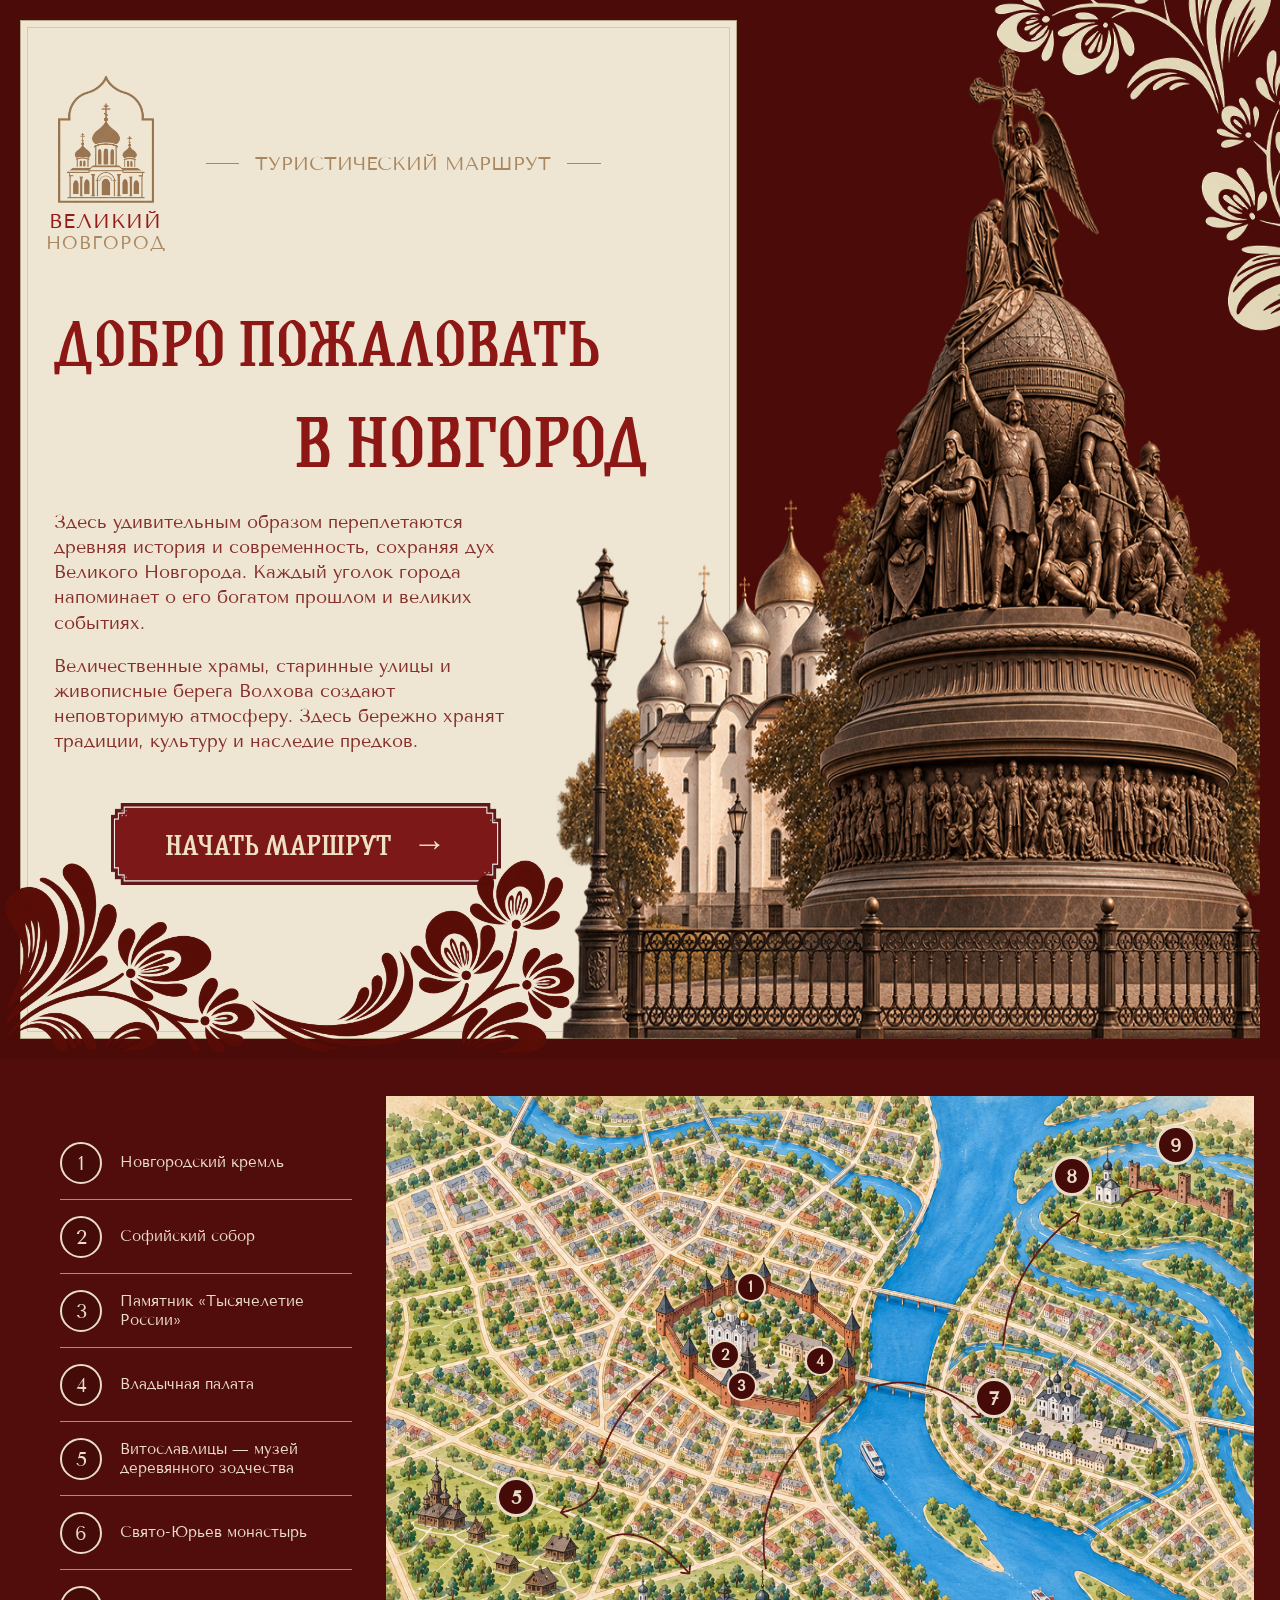
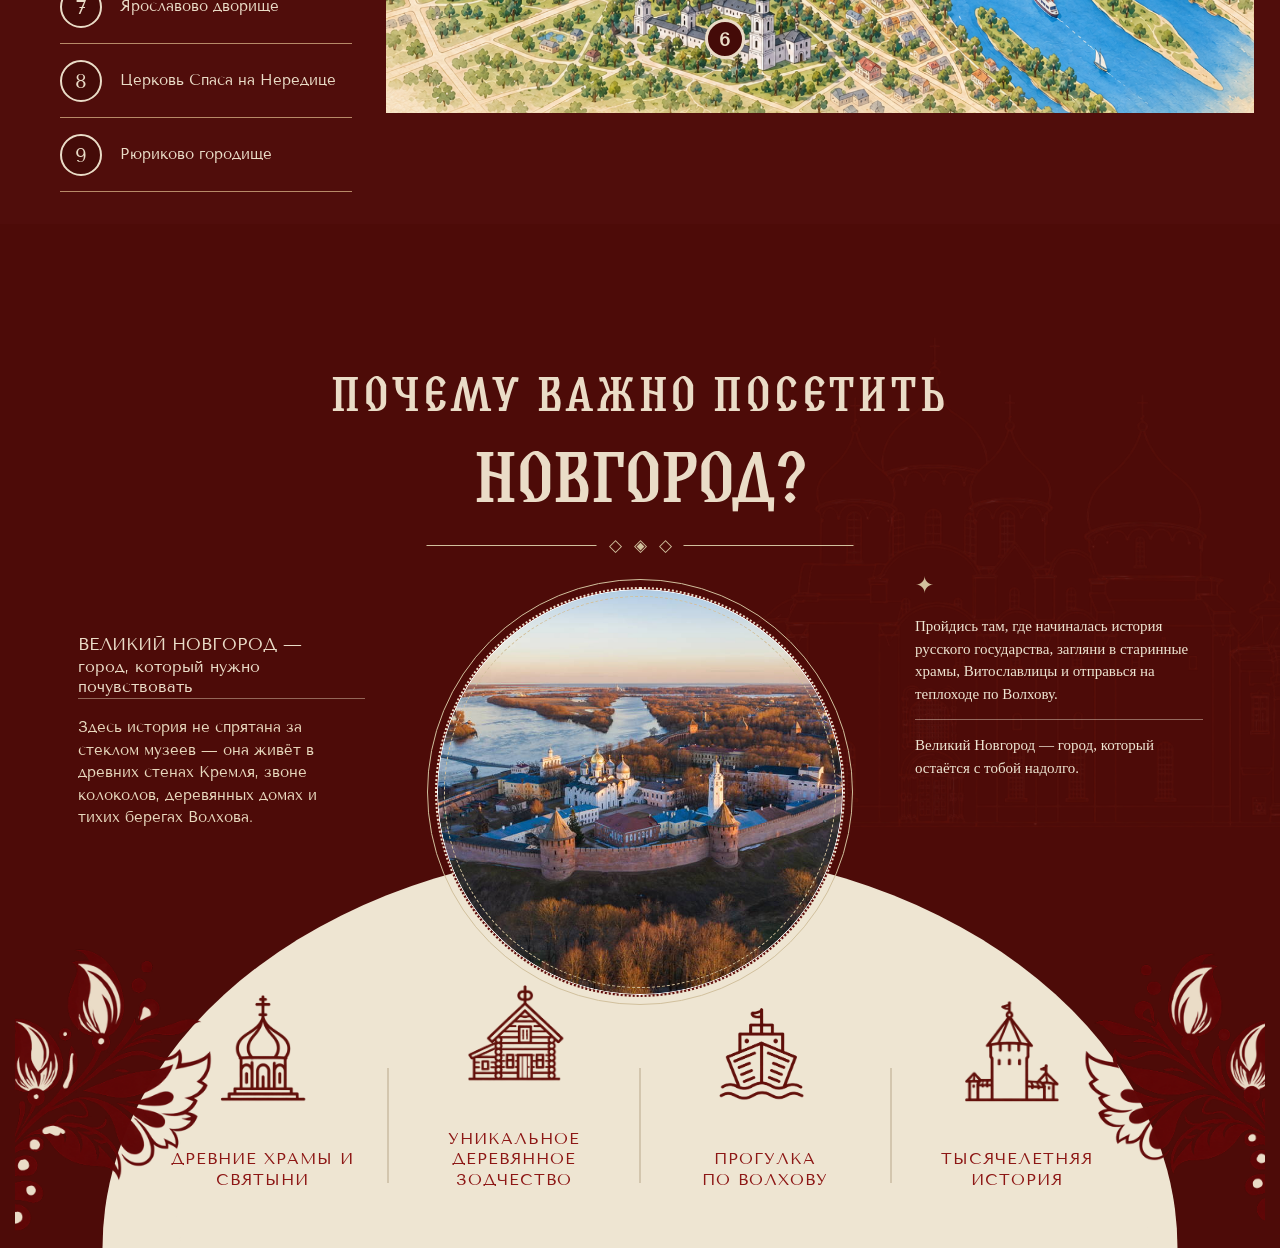
==== commit 85f0d30d: "first commit" ====
--- a/index.html
+++ b/index.html
@@ -259,22 +259,22 @@
 <div class="about-features">
 
     <div class="feature">
-        <img src="images/Xram.png" alt="Древние храмы">
+        <img src="images/xram.png" alt="Древние храмы">
         <span>ДРЕВНИЕ ХРАМЫ И<br>СВЯТЫНИ</span>
     </div>
 
     <div class="feature">
-        <img src="images/Izba.png" alt="Деревянное зодчество">
+        <img src="images/izba.png" alt="Деревянное зодчество">
         <span>УНИКАЛЬНОЕ<br>ДЕРЕВЯННОЕ ЗОДЧЕСТВО</span>
     </div>
 
     <div class="feature">
-        <img src="images/Teploxod.png" alt="Прогулка по Волхову">
+        <img src="images/teploxod.png" alt="Прогулка по Волхову">
         <span>ПРОГУЛКА<br>ПО ВОЛХОВУ</span>
     </div>
 
     <div class="feature">
-        <img src="images/Stena.png" alt="Тысячелетняя история">
+        <img src="images/stena.png" alt="Тысячелетняя история">
         <span>ТЫСЯЧЕЛЕТНЯЯ<br>ИСТОРИЯ</span>
     </div>
 
